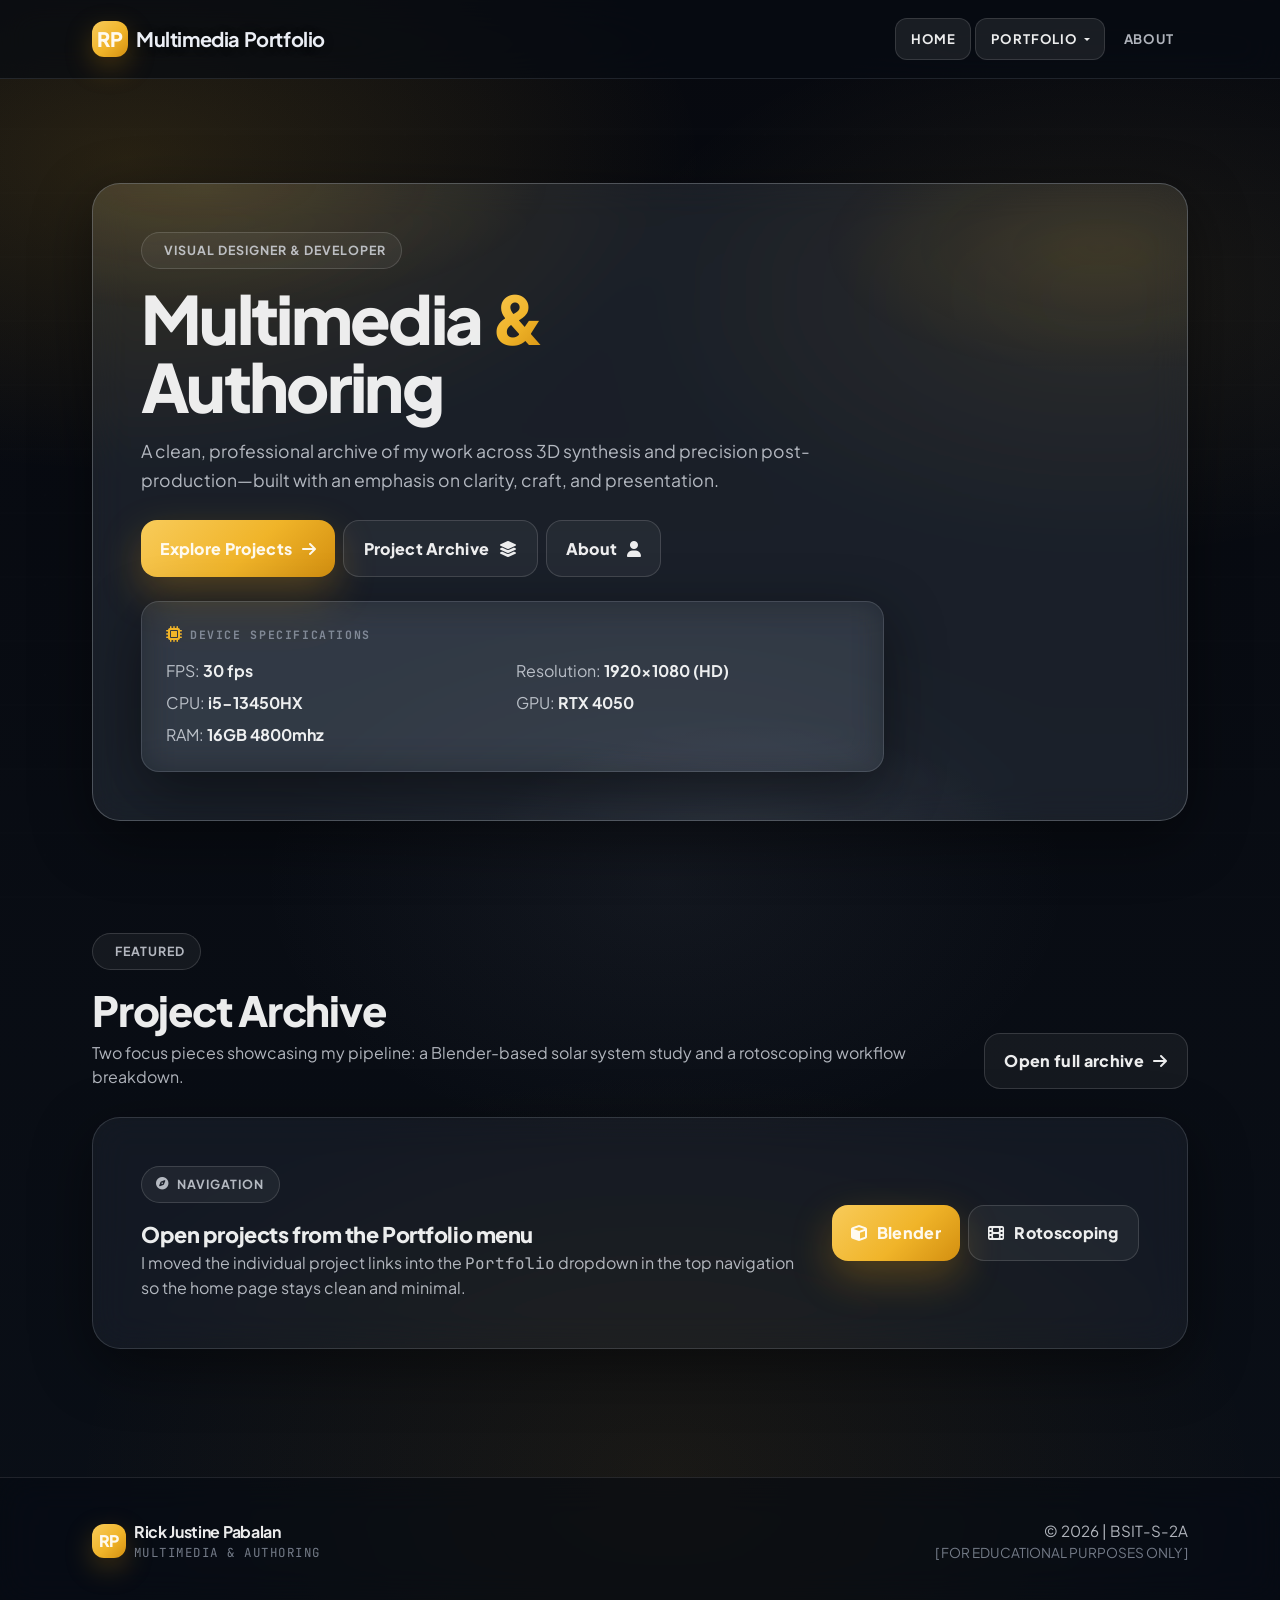
==== index.html @ 8b997356 "Initial Commit" ====
<!DOCTYPE html>
<html lang="en">

<head>
    <meta charset="UTF-8">
    <meta name="viewport" content="width=device-width, initial-scale=1.0">
    <title>Multimedia & Authoring Portfolio - Rick Justine Pabalan</title>
    <link href="https://cdnjs.cloudflare.com/ajax/libs/bootstrap/5.3.0/css/bootstrap.min.css" rel="stylesheet">
    <link href="https://cdnjs.cloudflare.com/ajax/libs/font-awesome/6.4.0/css/all.min.css" rel="stylesheet">
    <link rel="stylesheet" href="./layouts/theme.css">
</head>

<body>
    <div id="header"></div>

    <script>
        fetch('./layouts/header.html?v=' + Date.now())
            .then(r => r.text())
            .then(html => {
                document.getElementById('header').innerHTML = html;
                const navLinks = document.querySelectorAll('.nav-link');
                navLinks.forEach(link => {
                    if ((link.getAttribute('href') || '').includes('index.html')) link.classList.add('active');
                });
            });
    </script>

    <main>
        <section class="hero">
            <div class="container">
                <div class="glass glass--strong hero-card">
                    <div class="row g-4 align-items-center">
                        <div class="col-lg-9">
                            <span class="pill"><i class="fa-solid fa-sparkles"></i> Visual Designer & Developer</span>
                            <h1 class="hero-title mt-3 mb-3">
                                Multimedia <span class="grad">&</span><br />
                                Authoring
                            </h1>
                            <p class="hero-lead">
                                A clean, professional archive of my work across 3D synthesis and precision post-production—built with an emphasis on clarity, craft, and presentation.
                            </p>
                            <div class="d-flex flex-wrap gap-2 mt-4">
                                <a class="btn-glass btn-accent" href="#projects">
                                    <span>Explore Projects</span>
                                    <i class="fa-solid fa-arrow-right"></i>
                                </a>
                                <a class="btn-glass" href="portfolio/index.html">
                                    <span>Project Archive</span>
                                    <i class="fa-solid fa-layer-group"></i>
                                </a>
                                <a class="btn-glass" href="about.html">
                                    <span>About</span>
                                    <i class="fa-solid fa-user"></i>
                                </a>
                            </div>

                            <div class="glass mt-4 p-3 p-md-4" style="border-radius: 18px;">
                                <div class="d-flex align-items-center gap-2 mb-3">
                                    <i class="fa-solid fa-microchip" style="color: var(--accent-a);"></i>
                                    <div class="project-kicker mb-0">Device Specifications</div>
                                </div>
                                <div class="row g-2">
                                    <div class="col-sm-6"><span class="muted">FPS:</span> <strong>30 fps</strong></div>
                                    <div class="col-sm-6"><span class="muted">Resolution:</span> <strong>1920x1080 (HD)</strong></div>
                                    <div class="col-sm-6"><span class="muted">CPU:</span> <strong>i5-13450HX</strong></div>
                                    <div class="col-sm-6"><span class="muted">GPU:</span> <strong>RTX 4050</strong></div>
                                    <div class="col-sm-6"><span class="muted">RAM:</span> <strong>16GB 4800mhz</strong></div>
                                </div>
                            </div>
                        </div>
                    </div>
                </div>
            </div>
        </section>

        <section id="projects" class="section">
            <div class="container">
                <div class="section-head">
                    <div>
                        <div class="pill"><i class="fa-solid fa-grid-2"></i> Featured</div>
                        <h2 class="section-title mt-3">Project Archive</h2>
                        <p class="section-desc">
                            Two focus pieces showcasing my pipeline: a Blender-based solar system study and a rotoscoping workflow breakdown.
                        </p>
                    </div>
                    <div class="d-none d-md-block">
                        <a class="btn-glass" href="portfolio/index.html">
                            <span>Open full archive</span>
                            <i class="fa-solid fa-arrow-right"></i>
                        </a>
                    </div>
                </div>

                <div class="glass p-4 p-md-5" style="border-radius: var(--radius-xl);">
                    <div class="row g-3 align-items-center">
                        <div class="col-md-8">
                            <div class="pill mb-3"><i class="fa-solid fa-compass"></i> Navigation</div>
                            <div class="fw-black" style="font-weight: 900; font-size: 1.35rem; letter-spacing: -0.02em;">Open projects from the Portfolio menu</div>
                            <p class="muted mb-0" style="max-width: 70ch;">
                                I moved the individual project links into the <span class="mono">Portfolio</span> dropdown in the top navigation so the home page stays clean and minimal.
                            </p>
                        </div>
                        <div class="col-md-4 d-flex justify-content-md-end gap-2 flex-wrap">
                            <a class="btn-glass btn-accent" href="portfolio/solarsystem.html">
                                <i class="fa-solid fa-cube"></i> <span>Blender</span>
                            </a>
                            <a class="btn-glass" href="portfolio/rotoscope.html">
                                <i class="fa-solid fa-film"></i> <span>Rotoscoping</span>
                            </a>
                        </div>
                    </div>
                </div>
            </div>
        </section>
    </main>

    <div id="footer"></div>

    <script>
        fetch('./layouts/footer.html')
            .then(r => r.text())
            .then(html => { document.getElementById('footer').innerHTML = html; });
    </script>

    <!-- Bootstrap JS Bundle with Popper -->
    <script src="https://cdnjs.cloudflare.com/ajax/libs/bootstrap/5.3.0/js/bootstrap.bundle.min.js"></script>
</body>

</html>
---- layouts/theme.css ----
@import url('https://fonts.googleapis.com/css2?family=Plus+Jakarta+Sans:wght@400;500;600;700;800&family=JetBrains+Mono:wght@400;500;600&display=swap');

:root {
  --bg-0: #07090f;
  --bg-1: #0a0f17;
  --text-0: rgba(255, 255, 255, 0.92);
  --text-1: rgba(229, 233, 240, 0.76);
  --text-2: rgba(172, 181, 197, 0.65);

  --glass: rgba(157, 166, 182, 0.08);
  --glass-strong: rgba(157, 166, 182, 0.13);
  --glass-border: rgba(203, 209, 221, 0.17);
  --glass-border-2: rgba(226, 231, 240, 0.25);
  --shadow: 0 18px 60px rgba(0, 0, 0, 0.45);

  --accent-a: #f0b429;
  --accent-b: #f8cb5a;
  --accent-c: #d38f10;
  --accent-d: #e8bd4a;
  --accent-grad: linear-gradient(135deg, #f8cb5a, #f0b429 56%, #d38f10);
  --stroke-grad: linear-gradient(135deg, rgba(248,203,90,0.5), rgba(240,180,41,0.35) 50%, rgba(211,143,16,0.35));

  --radius-lg: 20px;
  --radius-xl: 28px;

  --font-sans: "Plus Jakarta Sans", system-ui, -apple-system, "Segoe UI", Arial, sans-serif;
  --font-mono: "JetBrains Mono", ui-monospace, SFMono-Regular, Menlo, Consolas, "Liberation Mono", monospace;
}

* { box-sizing: border-box; }
html { scroll-behavior: smooth; }
body {
  margin: 0;
  min-height: 100vh;
  color: var(--text-0);
  font-family: var(--font-sans);
  background:
    radial-gradient(960px 520px at 10% 10%, rgba(240, 180, 41, 0.14), transparent 60%),
    radial-gradient(760px 420px at 86% 18%, rgba(248, 203, 90, 0.08), transparent 64%),
    radial-gradient(900px 620px at 52% 92%, rgba(211, 143, 16, 0.08), transparent 66%),
    radial-gradient(700px 460px at 52% 55%, rgba(153, 163, 184, 0.07), transparent 58%),
    linear-gradient(180deg, var(--bg-0), var(--bg-1));
  overflow-x: hidden;
}

/* subtle grain + grid */
body::before {
  content: "";
  position: fixed;
  inset: 0;
  pointer-events: none;
  background-image:
    radial-gradient(rgba(255,255,255,0.06) 1px, transparent 1px),
    linear-gradient(transparent 0, rgba(255,255,255,0.03) 1px, transparent 2px);
  background-size: 90px 90px, 100% 64px;
  mix-blend-mode: overlay;
  opacity: 0.35;
  z-index: 0;
}

main, nav, footer, section, header { position: relative; z-index: 1; }

a { color: inherit; }

.container {
  max-width: 1120px;
}

.glass {
  background: var(--glass);
  border: 1px solid var(--glass-border);
  box-shadow: var(--shadow);
  backdrop-filter: blur(18px) saturate(130%);
  -webkit-backdrop-filter: blur(18px) saturate(130%);
  border-radius: var(--radius-lg);
}

.glass--strong {
  background: var(--glass-strong);
  border-color: var(--glass-border-2);
}

/* About page alignment helpers */
.about-stack {
  max-width: 920px;
  margin: 0 auto;
}
.about-summary {
  max-width: 760px;
  margin-left: auto;
  margin-right: auto;
}

/* gradient stroke wrapper (for "new look") */
.stroke {
  position: relative;
}
.stroke::before {
  content: "";
  position: absolute;
  inset: -1px;
  border-radius: inherit;
  background: var(--stroke-grad);
  opacity: 0.9;
  pointer-events: none;
  filter: blur(0.2px);
}
.stroke > * {
  position: relative;
  z-index: 1;
}

.pill {
  display: inline-flex;
  align-items: center;
  gap: 0.5rem;
  padding: 0.5rem 0.9rem;
  border-radius: 999px;
  font-size: 0.78rem;
  font-weight: 700;
  letter-spacing: 0.08em;
  text-transform: uppercase;
  color: var(--text-1);
  background: rgba(255,255,255,0.05);
  border: 1px solid rgba(255,255,255,0.14);
}

.muted { color: var(--text-1); }
.muted-2 { color: var(--text-2); }
.mono { font-family: var(--font-mono); }

/* Nav */
.glass-nav {
  position: sticky;
  top: 0;
  z-index: 50;
  border-bottom: 1px solid rgba(226, 231, 240, 0.11);
  background: rgba(8,12,18,0.72);
  backdrop-filter: blur(18px) saturate(140%);
  -webkit-backdrop-filter: blur(18px) saturate(140%);
}

.brand-mark {
  width: 36px;
  height: 36px;
  border-radius: 12px;
  display: grid;
  place-items: center;
  background: var(--accent-grad);
  box-shadow: 0 10px 28px rgba(211, 143, 16, 0.28);
  font-weight: 900;
  letter-spacing: -0.02em;
}

.navbar-brand {
  color: var(--text-0) !important;
}

.navbar-brand span:last-child {
  color: rgba(245, 248, 255, 0.96);
  text-shadow: 0 1px 10px rgba(0, 0, 0, 0.45);
}

.nav-link {
  color: var(--text-1) !important;
  font-weight: 700;
  letter-spacing: 0.06em;
  text-transform: uppercase;
  font-size: 0.82rem;
  padding: 0.65rem 0.9rem !important;
  border-radius: 12px;
  transition: transform 160ms ease, background 160ms ease, color 160ms ease;
}
.nav-link:hover {
  color: var(--text-0) !important;
  background: rgba(255,255,255,0.06);
  transform: translateY(-1px);
}
.nav-link.active {
  color: var(--text-0) !important;
  background: rgba(255,255,255,0.08);
  border: 1px solid rgba(255,255,255,0.12);
}

/* Hero */
.hero {
  padding: 6.5rem 0 3.5rem;
}
.hero-card {
  border-radius: var(--radius-xl);
  padding: clamp(1.6rem, 3.8vw, 3rem);
  overflow: hidden;
}
.hero-card::after {
  content: "";
  position: absolute;
  inset: -1px;
  border-radius: inherit;
  background: radial-gradient(600px 220px at 10% 0%, rgba(248,203,90,0.14), transparent 60%),
              radial-gradient(520px 240px at 92% 10%, rgba(240,180,41,0.12), transparent 55%),
              radial-gradient(520px 240px at 60% 105%, rgba(153,163,184,0.12), transparent 55%);
  pointer-events: none;
  opacity: 0.9;
  z-index: 0;
}
.hero-card > * { position: relative; z-index: 1; }

.hero-title {
  font-weight: 900;
  letter-spacing: -0.04em;
  line-height: 1.02;
  margin: 1rem 0 1rem;
  font-size: clamp(2.5rem, 5.2vw, 4.4rem);
}
.hero-title .grad {
  background: var(--accent-grad);
  -webkit-background-clip: text;
  background-clip: text;
  color: transparent;
}

.hero-lead {
  color: var(--text-1);
  font-size: 1.1rem;
  line-height: 1.7;
  max-width: 56ch;
}

.btn-glass {
  display: inline-flex;
  align-items: center;
  gap: 0.6rem;
  padding: 0.95rem 1.2rem;
  border-radius: 16px;
  text-decoration: none;
  font-weight: 800;
  letter-spacing: 0.02em;
  border: 1px solid rgba(255,255,255,0.14);
  background: rgba(255,255,255,0.05);
  color: var(--text-0);
  transition: transform 160ms ease, background 160ms ease, box-shadow 160ms ease;
}
.btn-glass:hover {
  background: rgba(255,255,255,0.09);
  transform: translateY(-2px);
  box-shadow: 0 18px 40px rgba(0,0,0,0.35);
}
.btn-accent {
  border: 0;
  background: var(--accent-grad);
  box-shadow: 0 16px 40px rgba(211,143,16,0.32);
}
.btn-accent:hover {
  box-shadow: 0 22px 60px rgba(211,143,16,0.38);
}

/* Sections */
.section {
  padding: 3.5rem 0 4rem;
}
.section-head {
  display: grid;
  grid-template-columns: 1fr auto;
  align-items: end;
  gap: 1.25rem;
  margin-bottom: 1.75rem;
}
.section-title {
  font-size: clamp(1.8rem, 3.6vw, 2.6rem);
  font-weight: 900;
  letter-spacing: -0.03em;
  margin: 0;
}
.section-desc {
  color: var(--text-1);
  margin: 0.35rem 0 0;
  max-width: 70ch;
}

/* Project cards */
.grid-cards {
  display: grid;
  grid-template-columns: repeat(12, 1fr);
  gap: 1.2rem;
}
.card-xl { grid-column: span 6; }
@media (max-width: 992px) { .card-xl { grid-column: span 12; } }

.project-card {
  position: relative;
  overflow: hidden;
  border-radius: var(--radius-xl);
  padding: 1.6rem;
  height: 100%;
}
.project-card::before {
  content: "";
  position: absolute;
  inset: 0;
  background: radial-gradient(500px 260px at 0% 0%, rgba(248,203,90,0.13), transparent 50%),
              radial-gradient(520px 260px at 100% 0%, rgba(153,163,184,0.11), transparent 50%),
              radial-gradient(520px 260px at 60% 120%, rgba(211,143,16,0.08), transparent 55%);
  opacity: 0.85;
  pointer-events: none;
}
.project-card > * { position: relative; z-index: 1; }

/* add a distinct "header sheen" so cards feel less flat */
.project-card::after {
  content: "";
  position: absolute;
  left: -20%;
  top: -30%;
  width: 140%;
  height: 70%;
  background: radial-gradient(closest-side, rgba(255,255,255,0.10), transparent 70%);
  transform: rotate(-8deg);
  opacity: 0.9;
  pointer-events: none;
}

.project-top {
  display: flex;
  align-items: flex-start;
  justify-content: space-between;
  gap: 1rem;
  margin-bottom: 1.1rem;
}
.project-icon {
  width: 54px;
  height: 54px;
  border-radius: 18px;
  display: grid;
  place-items: center;
  background: rgba(255,255,255,0.05);
  border: 1px solid rgba(255,255,255,0.16);
}
.project-kicker {
  font-family: var(--font-mono);
  color: var(--text-2);
  font-weight: 700;
  letter-spacing: 0.14em;
  font-size: 0.72rem;
  text-transform: uppercase;
}
.project-title {
  font-weight: 900;
  letter-spacing: -0.02em;
  margin: 0.2rem 0 0.6rem;
  font-size: 1.5rem;
}
.project-desc {
  color: var(--text-1);
  margin: 0;
  line-height: 1.65;
}

.tags {
  display: flex;
  flex-wrap: wrap;
  gap: 0.55rem;
  margin-top: 1.2rem;
}
.tag {
  padding: 0.44rem 0.72rem;
  border-radius: 999px;
  background: rgba(0,0,0,0.20);
  border: 1px solid rgba(255,255,255,0.14);
  color: rgba(255,255,255,0.78);
  font-size: 0.78rem;
  font-weight: 700;
  letter-spacing: 0.04em;
}

.card-link {
  display: inline-flex;
  align-items: center;
  gap: 0.5rem;
  text-decoration: none;
  font-weight: 900;
  margin-top: 1.4rem;
  color: rgba(255,255,255,0.88);
}
.card-link:hover { text-decoration: underline; }

/* Video */
.video {
  border-radius: var(--radius-xl);
  overflow: hidden;
  border: 1px solid rgba(255,255,255,0.14);
  background: rgba(0,0,0,0.25);
  box-shadow: 0 20px 70px rgba(0,0,0,0.55);
}

/* Footer */
.glass-footer {
  margin-top: 4rem;
  padding: 2.6rem 0;
  border-top: 1px solid rgba(255,255,255,0.10);
  background: rgba(7,10,18,0.55);
  backdrop-filter: blur(18px) saturate(140%);
  -webkit-backdrop-filter: blur(18px) saturate(140%);
}

/* Small utilities */
.lift {
  transition: transform 180ms ease, box-shadow 180ms ease, border-color 180ms ease;
}
.lift:hover {
  transform: translateY(-6px);
  border-color: rgba(255,255,255,0.28);
  box-shadow: 0 22px 80px rgba(0,0,0,0.55);
}
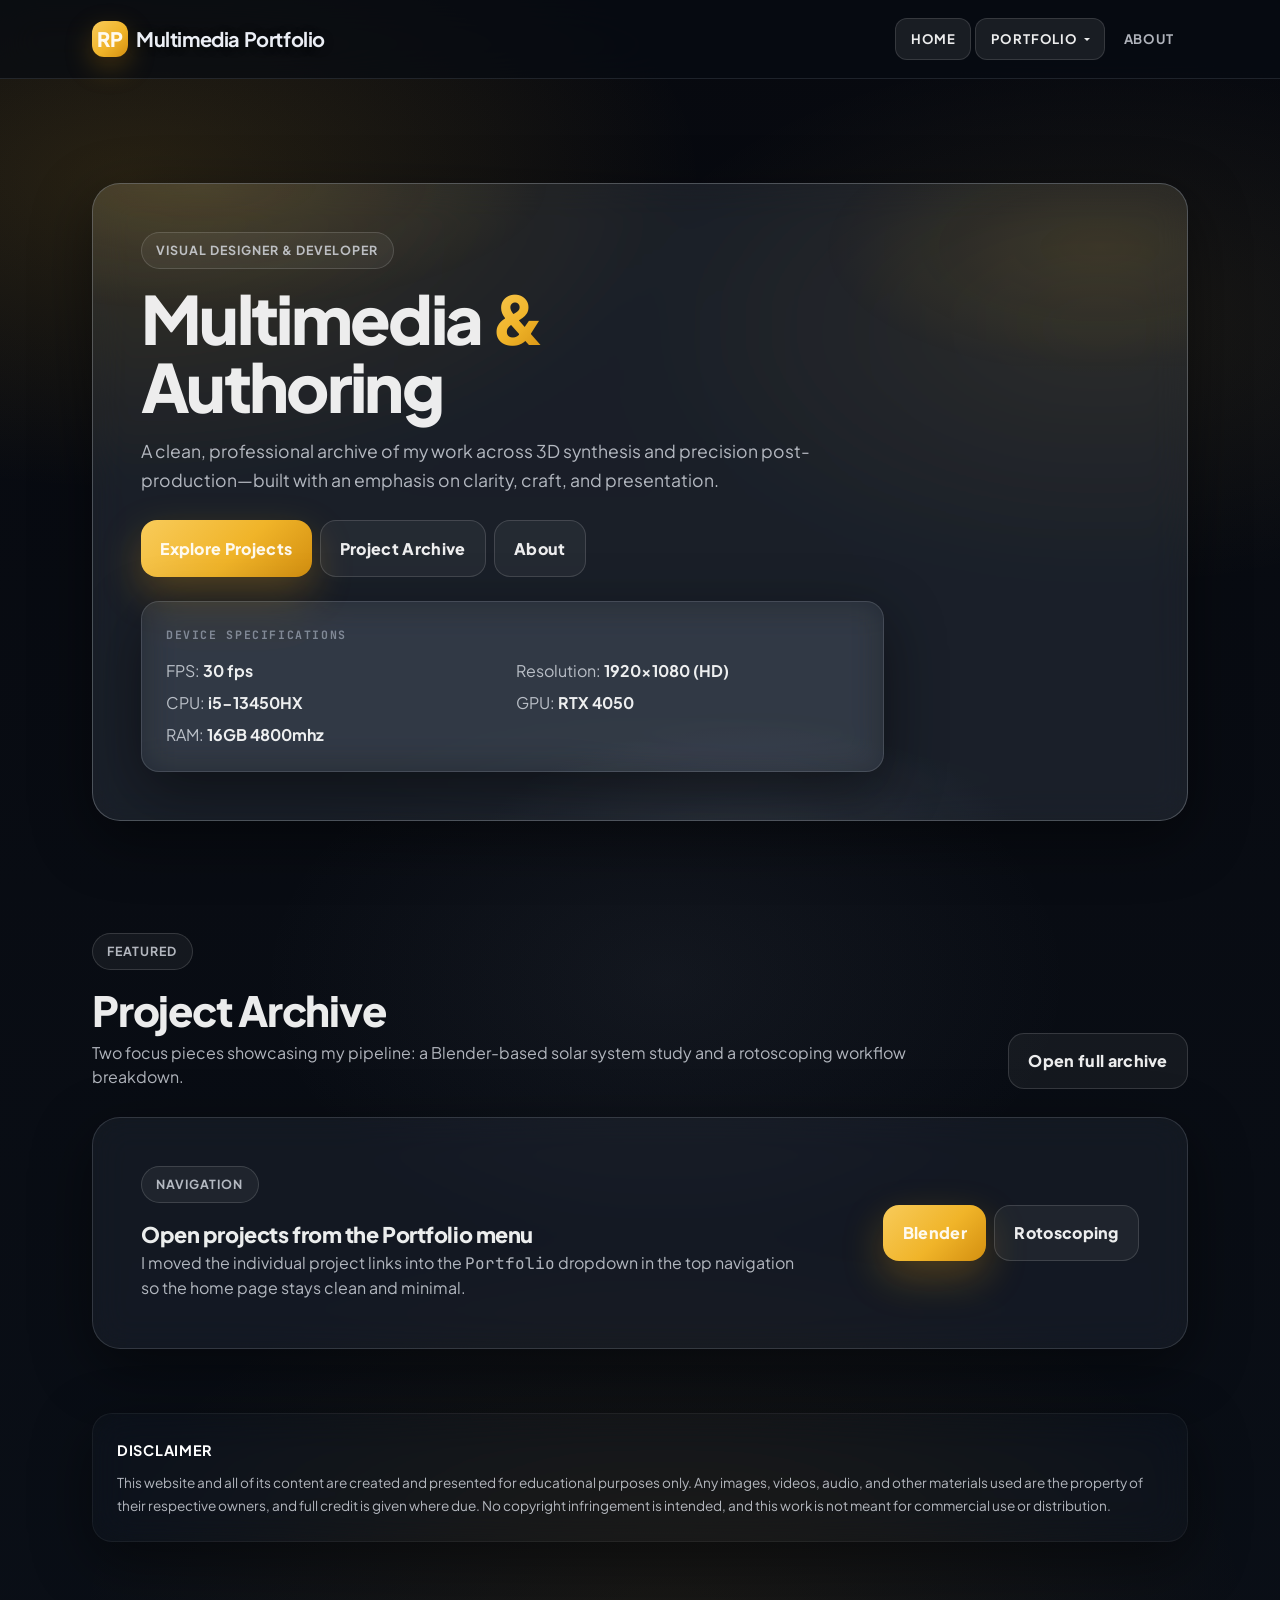
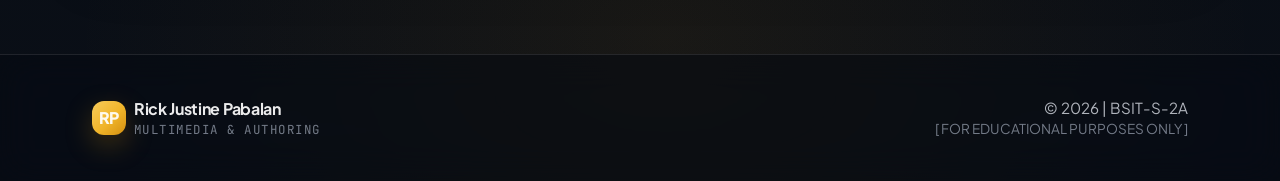
==== commit 196249cf: "Update" ====
--- a/index.html
+++ b/index.html
@@ -5,25 +5,19 @@
     <meta charset="UTF-8">
     <meta name="viewport" content="width=device-width, initial-scale=1.0">
     <title>Multimedia & Authoring Portfolio - Rick Justine Pabalan</title>
+
+    <!-- Bootstrap -->
     <link href="https://cdnjs.cloudflare.com/ajax/libs/bootstrap/5.3.0/css/bootstrap.min.css" rel="stylesheet">
+
+    <!-- Font Awesome -->
     <link href="https://cdnjs.cloudflare.com/ajax/libs/font-awesome/6.4.0/css/all.min.css" rel="stylesheet">
+
+    <!-- Your CSS -->
     <link rel="stylesheet" href="./layouts/theme.css">
 </head>
 
 <body>
     <div id="header"></div>
-
-    <script>
-        fetch('./layouts/header.html?v=' + Date.now())
-            .then(r => r.text())
-            .then(html => {
-                document.getElementById('header').innerHTML = html;
-                const navLinks = document.querySelectorAll('.nav-link');
-                navLinks.forEach(link => {
-                    if ((link.getAttribute('href') || '').includes('index.html')) link.classList.add('active');
-                });
-            });
-    </script>
 
     <main>
         <section class="hero">
@@ -31,7 +25,7 @@
                 <div class="glass glass--strong hero-card">
                     <div class="row g-4 align-items-center">
                         <div class="col-lg-9">
-                            <span class="pill"><i class="fa-solid fa-sparkles"></i> Visual Designer & Developer</span>
+                            <span class="pill">Visual Designer & Developer</span>
                             <h1 class="hero-title mt-3 mb-3">
                                 Multimedia <span class="grad">&</span><br />
                                 Authoring
@@ -42,21 +36,17 @@
                             <div class="d-flex flex-wrap gap-2 mt-4">
                                 <a class="btn-glass btn-accent" href="#projects">
                                     <span>Explore Projects</span>
-                                    <i class="fa-solid fa-arrow-right"></i>
                                 </a>
                                 <a class="btn-glass" href="portfolio/index.html">
                                     <span>Project Archive</span>
-                                    <i class="fa-solid fa-layer-group"></i>
                                 </a>
                                 <a class="btn-glass" href="about.html">
                                     <span>About</span>
-                                    <i class="fa-solid fa-user"></i>
                                 </a>
                             </div>
 
                             <div class="glass mt-4 p-3 p-md-4" style="border-radius: 18px;">
                                 <div class="d-flex align-items-center gap-2 mb-3">
-                                    <i class="fa-solid fa-microchip" style="color: var(--accent-a);"></i>
                                     <div class="project-kicker mb-0">Device Specifications</div>
                                 </div>
                                 <div class="row g-2">
@@ -77,7 +67,7 @@
             <div class="container">
                 <div class="section-head">
                     <div>
-                        <div class="pill"><i class="fa-solid fa-grid-2"></i> Featured</div>
+                        <div class="pill">Featured</div>
                         <h2 class="section-title mt-3">Project Archive</h2>
                         <p class="section-desc">
                             Two focus pieces showcasing my pipeline: a Blender-based solar system study and a rotoscoping workflow breakdown.
@@ -86,7 +76,6 @@
                     <div class="d-none d-md-block">
                         <a class="btn-glass" href="portfolio/index.html">
                             <span>Open full archive</span>
-                            <i class="fa-solid fa-arrow-right"></i>
                         </a>
                     </div>
                 </div>
@@ -94,20 +83,34 @@
                 <div class="glass p-4 p-md-5" style="border-radius: var(--radius-xl);">
                     <div class="row g-3 align-items-center">
                         <div class="col-md-8">
-                            <div class="pill mb-3"><i class="fa-solid fa-compass"></i> Navigation</div>
-                            <div class="fw-black" style="font-weight: 900; font-size: 1.35rem; letter-spacing: -0.02em;">Open projects from the Portfolio menu</div>
+                            <div class="pill mb-3">Navigation</div>
+                            <div style="font-weight: 900; font-size: 1.35rem; letter-spacing: -0.02em;">
+                                Open projects from the Portfolio menu
+                            </div>
                             <p class="muted mb-0" style="max-width: 70ch;">
                                 I moved the individual project links into the <span class="mono">Portfolio</span> dropdown in the top navigation so the home page stays clean and minimal.
                             </p>
                         </div>
                         <div class="col-md-4 d-flex justify-content-md-end gap-2 flex-wrap">
                             <a class="btn-glass btn-accent" href="portfolio/solarsystem.html">
-                                <i class="fa-solid fa-cube"></i> <span>Blender</span>
+                                <span>Blender</span>
                             </a>
                             <a class="btn-glass" href="portfolio/rotoscope.html">
-                                <i class="fa-solid fa-film"></i> <span>Rotoscoping</span>
+                                <span>Rotoscoping</span>
                             </a>
                         </div>
+                    </div>
+                </div>
+            </div>
+        </section>
+
+        <!-- Global Disclaimer Section -->
+        <section class="section pb-5 pt-0">
+            <div class="container">
+                <div class="glass p-4" style="border-radius: var(--radius-lg); background: rgba(255, 255, 255, 0.02); border: 1px solid rgba(255, 255, 255, 0.05);">
+                    <div class="muted" style="font-size: 0.85rem; line-height: 1.7;">
+                        <span class="fw-bold text-white mb-2 d-block" style="letter-spacing: 0.05em; font-size: 0.9rem;">DISCLAIMER</span>
+                        This website and all of its content are created and presented for educational purposes only. Any images, videos, audio, and other materials used are the property of their respective owners, and full credit is given where due. No copyright infringement is intended, and this work is not meant for commercial use or distribution.
                     </div>
                 </div>
             </div>
@@ -117,13 +120,29 @@
     <div id="footer"></div>
 
     <script>
-        fetch('./layouts/footer.html')
-            .then(r => r.text())
-            .then(html => { document.getElementById('footer').innerHTML = html; });
+        document.addEventListener("DOMContentLoaded", () => {
+            fetch('./layouts/header.html?v=' + Date.now())
+                .then(r => r.text())
+                .then(html => {
+                    document.getElementById('header').innerHTML = html;
+                    const navLinks = document.querySelectorAll('.nav-link');
+                    navLinks.forEach(link => {
+                        if ((link.getAttribute('href') || '').includes('index.html')) {
+                            link.classList.add('active');
+                        }
+                    });
+                });
+
+            fetch('./layouts/footer.html')
+                .then(r => r.text())
+                .then(html => {
+                    document.getElementById('footer').innerHTML = html;
+                });
+        });
     </script>
 
-    <!-- Bootstrap JS Bundle with Popper -->
+    <!-- Bootstrap JS -->
     <script src="https://cdnjs.cloudflare.com/ajax/libs/bootstrap/5.3.0/js/bootstrap.bundle.min.js"></script>
 </body>
 
-</html>
+</html>
--- a/layouts/theme.css
+++ b/layouts/theme.css
@@ -47,12 +47,13 @@
 body::before {
   content: "";
   position: fixed;
-  inset: 0;
+  top: 0;
+  right: 0;
+  bottom: 0;
+  left: 0;
   pointer-events: none;
-  background-image:
-    radial-gradient(rgba(255,255,255,0.06) 1px, transparent 1px),
-    linear-gradient(transparent 0, rgba(255,255,255,0.03) 1px, transparent 2px);
-  background-size: 90px 90px, 100% 64px;
+  background-image: none;
+  background-size: auto;
   mix-blend-mode: overlay;
   opacity: 0.35;
   z-index: 0;
@@ -70,9 +71,14 @@
   background: var(--glass);
   border: 1px solid var(--glass-border);
   box-shadow: var(--shadow);
-  backdrop-filter: blur(18px) saturate(130%);
-  -webkit-backdrop-filter: blur(18px) saturate(130%);
   border-radius: var(--radius-lg);
+}
+
+@supports (backdrop-filter: blur(18px)) or (-webkit-backdrop-filter: blur(18px)) {
+  .glass {
+    backdrop-filter: blur(18px) saturate(130%);
+    -webkit-backdrop-filter: blur(18px) saturate(130%);
+  }
 }
 
 .glass--strong {
@@ -98,12 +104,20 @@
 .stroke::before {
   content: "";
   position: absolute;
-  inset: -1px;
+  top: -1px;
+  right: -1px;
+  bottom: -1px;
+  left: -1px;
   border-radius: inherit;
   background: var(--stroke-grad);
   opacity: 0.9;
   pointer-events: none;
-  filter: blur(0.2px);
+}
+
+@supports (filter: blur(0.2px)) {
+  .stroke::before {
+    filter: blur(0.2px);
+  }
 }
 .stroke > * {
   position: relative;
@@ -133,11 +147,16 @@
 .glass-nav {
   position: sticky;
   top: 0;
-  z-index: 50;
+  z-index: 1000;
   border-bottom: 1px solid rgba(226, 231, 240, 0.11);
   background: rgba(8,12,18,0.72);
-  backdrop-filter: blur(18px) saturate(140%);
-  -webkit-backdrop-filter: blur(18px) saturate(140%);
+}
+
+@supports (backdrop-filter: blur(18px)) or (-webkit-backdrop-filter: blur(18px)) {
+  .glass-nav {
+    backdrop-filter: blur(18px) saturate(140%);
+    -webkit-backdrop-filter: blur(18px) saturate(140%);
+  }
 }
 
 .brand-mark {
@@ -194,7 +213,10 @@
 .hero-card::after {
   content: "";
   position: absolute;
-  inset: -1px;
+  top: -1px;
+  right: -1px;
+  bottom: -1px;
+  left: -1px;
   border-radius: inherit;
   background: radial-gradient(600px 220px at 10% 0%, rgba(248,203,90,0.14), transparent 60%),
               radial-gradient(520px 240px at 92% 10%, rgba(240,180,41,0.12), transparent 55%),
@@ -214,9 +236,15 @@
 }
 .hero-title .grad {
   background: var(--accent-grad);
-  -webkit-background-clip: text;
-  background-clip: text;
-  color: transparent;
+  color: var(--accent-a); /* Fallback */
+}
+
+@supports (-webkit-background-clip: text) or (background-clip: text) {
+  .hero-title .grad {
+    -webkit-background-clip: text;
+    background-clip: text;
+    color: transparent;
+  }
 }
 
 .hero-lead {
@@ -296,7 +324,10 @@
 .project-card::before {
   content: "";
   position: absolute;
-  inset: 0;
+  top: 0;
+  right: 0;
+  bottom: 0;
+  left: 0;
   background: radial-gradient(500px 260px at 0% 0%, rgba(248,203,90,0.13), transparent 50%),
               radial-gradient(520px 260px at 100% 0%, rgba(153,163,184,0.11), transparent 50%),
               radial-gradient(520px 260px at 60% 120%, rgba(211,143,16,0.08), transparent 55%);
@@ -398,8 +429,13 @@
   padding: 2.6rem 0;
   border-top: 1px solid rgba(255,255,255,0.10);
   background: rgba(7,10,18,0.55);
-  backdrop-filter: blur(18px) saturate(140%);
-  -webkit-backdrop-filter: blur(18px) saturate(140%);
+}
+
+@supports (backdrop-filter: blur(18px)) or (-webkit-backdrop-filter: blur(18px)) {
+  .glass-footer {
+    backdrop-filter: blur(18px) saturate(140%);
+    -webkit-backdrop-filter: blur(18px) saturate(140%);
+  }
 }
 
 /* Small utilities */
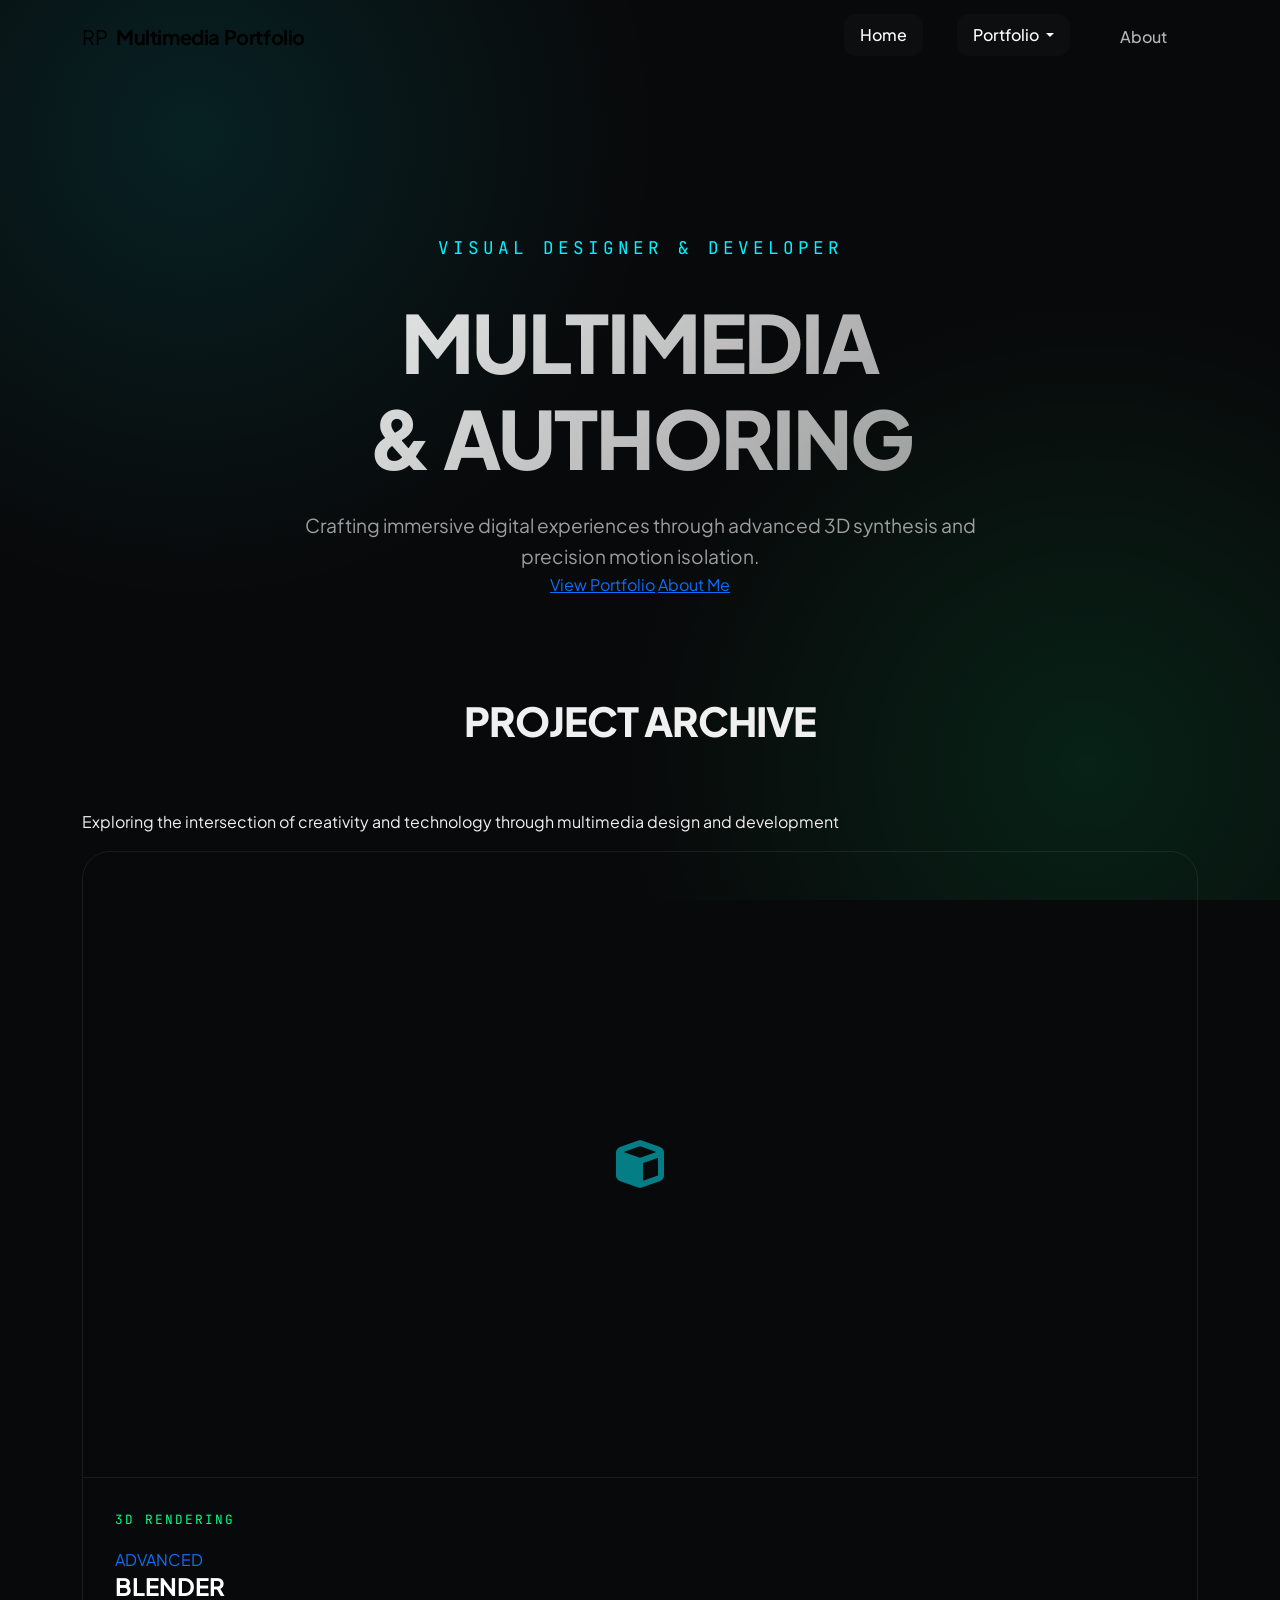
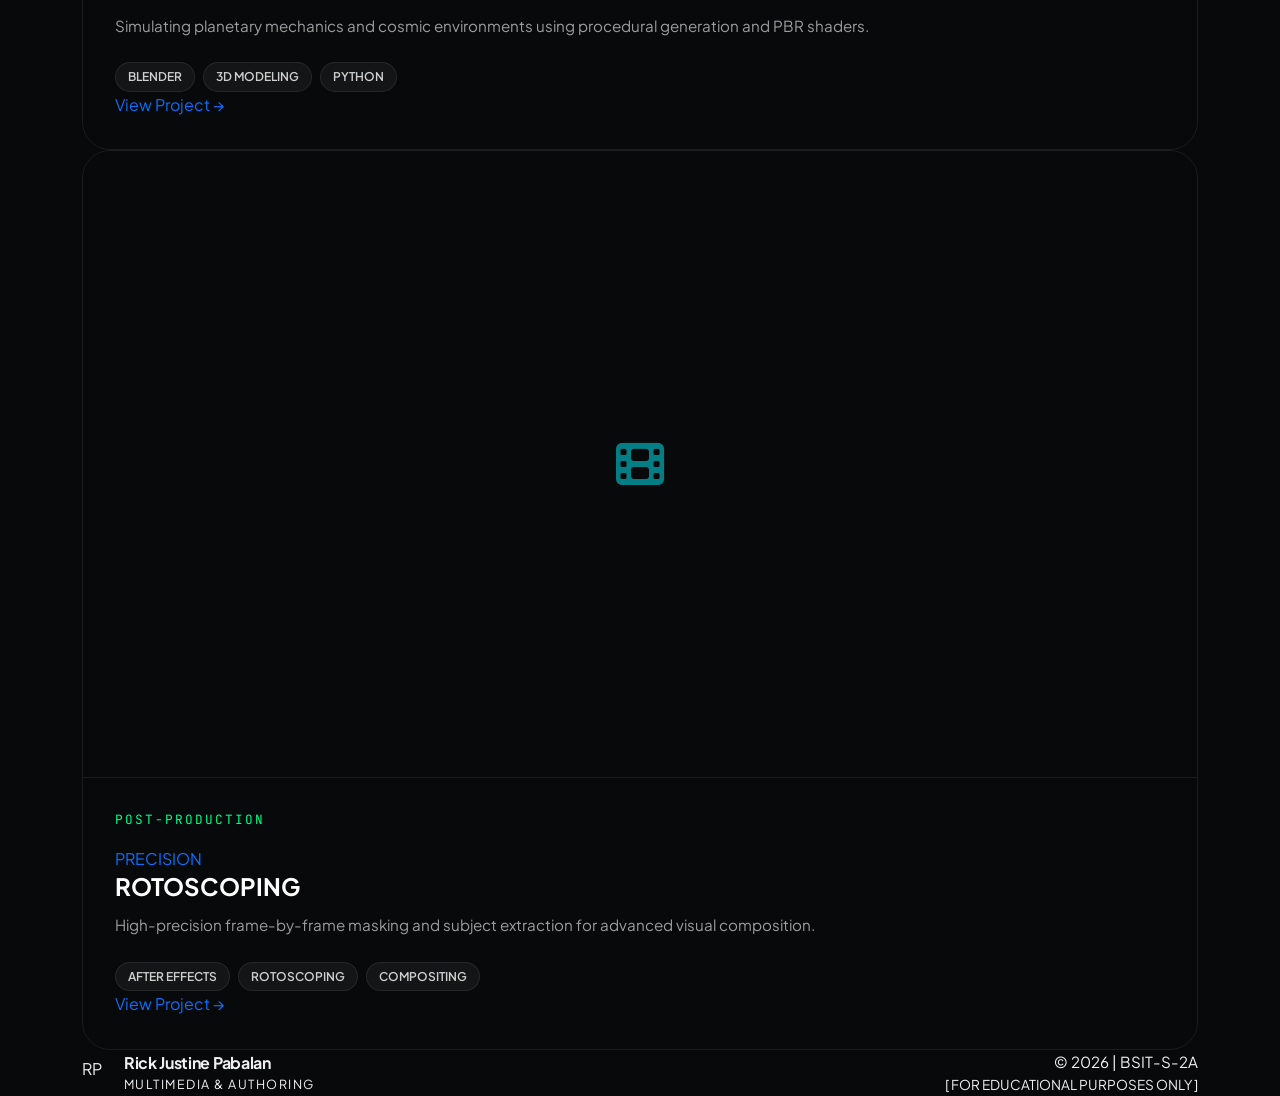
==== commit 68b79ce8: "Windsurf IDE update" ====
--- a/index.html
+++ b/index.html
@@ -5,144 +5,135 @@
     <meta charset="UTF-8">
     <meta name="viewport" content="width=device-width, initial-scale=1.0">
     <title>Multimedia & Authoring Portfolio - Rick Justine Pabalan</title>
-
-    <!-- Bootstrap -->
     <link href="https://cdnjs.cloudflare.com/ajax/libs/bootstrap/5.3.0/css/bootstrap.min.css" rel="stylesheet">
-
-    <!-- Font Awesome -->
     <link href="https://cdnjs.cloudflare.com/ajax/libs/font-awesome/6.4.0/css/all.min.css" rel="stylesheet">
-
-    <!-- Your CSS -->
-    <link rel="stylesheet" href="./layouts/theme.css">
+    <link href="https://fonts.googleapis.com/css2?family=Plus+Jakarta+Sans:wght@400;500;600;700;800&family=JetBrains+Mono:wght@400;500&display=swap" rel="stylesheet">
+    <link rel="stylesheet" href="./layouts/style.css">
 </head>
 
 <body>
+
     <div id="header"></div>
 
-    <main>
-        <section class="hero">
-            <div class="container">
-                <div class="glass glass--strong hero-card">
-                    <div class="row g-4 align-items-center">
-                        <div class="col-lg-9">
-                            <span class="pill">Visual Designer & Developer</span>
-                            <h1 class="hero-title mt-3 mb-3">
-                                Multimedia <span class="grad">&</span><br />
-                                Authoring
-                            </h1>
-                            <p class="hero-lead">
-                                A clean, professional archive of my work across 3D synthesis and precision post-production—built with an emphasis on clarity, craft, and presentation.
-                            </p>
-                            <div class="d-flex flex-wrap gap-2 mt-4">
-                                <a class="btn-glass btn-accent" href="#projects">
-                                    <span>Explore Projects</span>
-                                </a>
-                                <a class="btn-glass" href="portfolio/index.html">
-                                    <span>Project Archive</span>
-                                </a>
-                                <a class="btn-glass" href="about.html">
-                                    <span>About</span>
-                                </a>
+    <script>
+        fetch('./layouts/header.html?v=' + Date.now())
+            .then(response => response.text())
+            .then(data => {
+                document.getElementById('header').innerHTML = data;
+                // Highlight active nav link
+                const currentPath = window.location.pathname;
+                const navLinks = document.querySelectorAll('.nav-link');
+                navLinks.forEach(link => {
+                    if (link.getAttribute('href').includes('index.html') || (currentPath === '/' && link.getAttribute('href') === 'index.html')) {
+                        link.classList.add('active');
+                    }
+                });
+            });
+    </script>
+
+    <!-- Hero Section -->
+    <section id="home" class="hero-section">
+        <div class="container">
+            <div class="hero-content fade-in">
+                <p class="hero-subtitle">Visual Designer & Developer</p>
+                <h1 class="hero-title">MULTIMEDIA<br>& AUTHORING</h1>
+                <p class="hero-description">
+                    Crafting immersive digital experiences through advanced 3D synthesis 
+                    and precision motion isolation.
+                </p>
+                <div class="hero-cta">
+                    <a href="#portfolio" class="cta-button cta-primary">View Portfolio</a>
+                    <a href="about.html" class="cta-button cta-secondary">About Me</a>
+                </div>
+            </div>
+        </div>
+    </section>
+
+    <!-- Portfolio Section -->
+    <section id="portfolio" class="portfolio-section">
+        <div class="container">
+            <h2 class="section-title">PROJECT ARCHIVE</h2>
+            <p class="section-subtitle">Exploring the intersection of creativity and technology through multimedia design and development</p>
+            <div class="portfolio-grid">
+                <!-- Blender Project -->
+                <div class="portfolio-item">
+                    <a href="./portfolio/solarsystem.html" style="text-decoration: none;">
+                        <div class="portfolio-card fade-in blender-card">
+                            <div class="placeholder-box blender-placeholder">
+                                <div class="icon-wrapper">
+                                    <i class="fas fa-cube"></i>
+                                    <div class="icon-glow"></div>
+                                </div>
                             </div>
-
-                            <div class="glass mt-4 p-3 p-md-4" style="border-radius: 18px;">
-                                <div class="d-flex align-items-center gap-2 mb-3">
-                                    <div class="project-kicker mb-0">Device Specifications</div>
+                            <div class="card-content">
+                                <div class="card-header">
+                                    <p class="card-category">3D RENDERING</p>
+                                    <div class="card-badge">ADVANCED</div>
                                 </div>
-                                <div class="row g-2">
-                                    <div class="col-sm-6"><span class="muted">FPS:</span> <strong>30 fps</strong></div>
-                                    <div class="col-sm-6"><span class="muted">Resolution:</span> <strong>1920x1080 (HD)</strong></div>
-                                    <div class="col-sm-6"><span class="muted">CPU:</span> <strong>i5-13450HX</strong></div>
-                                    <div class="col-sm-6"><span class="muted">GPU:</span> <strong>RTX 4050</strong></div>
-                                    <div class="col-sm-6"><span class="muted">RAM:</span> <strong>16GB 4800mhz</strong></div>
+                                <h3 class="card-title">BLENDER</h3>
+                                <p class="card-description">
+                                    Simulating planetary mechanics and cosmic environments using procedural generation and PBR shaders.
+                                </p>
+                                <div class="tech-tags">
+                                    <span class="tech-tag blender-tag">BLENDER</span>
+                                    <span class="tech-tag blender-tag">3D MODELING</span>
+                                    <span class="tech-tag blender-tag">PYTHON</span>
+                                </div>
+                                <div class="card-footer">
+                                    <span class="view-project">View Project →</span>
                                 </div>
                             </div>
                         </div>
-                    </div>
+                    </a>
+                </div>
+
+                <!-- Rotoscoping -->
+                <div class="portfolio-item">
+                    <a href="./portfolio/rotoscope.html" style="text-decoration: none;">
+                        <div class="portfolio-card fade-in rotoscope-card">
+                            <div class="placeholder-box rotoscope-placeholder">
+                                <div class="icon-wrapper">
+                                    <i class="fas fa-film"></i>
+                                    <div class="icon-glow"></div>
+                                </div>
+                            </div>
+                            <div class="card-content">
+                                <div class="card-header">
+                                    <p class="card-category">POST-PRODUCTION</p>
+                                    <div class="card-badge">PRECISION</div>
+                                </div>
+                                <h3 class="card-title">ROTOSCOPING</h3>
+                                <p class="card-description">
+                                    High-precision frame-by-frame masking and subject extraction for advanced visual composition.
+                                </p>
+                                <div class="tech-tags">
+                                    <span class="tech-tag rotoscope-tag">AFTER EFFECTS</span>
+                                    <span class="tech-tag rotoscope-tag">ROTOSCOPING</span>
+                                    <span class="tech-tag rotoscope-tag">COMPOSITING</span>
+                                </div>
+                                <div class="card-footer">
+                                    <span class="view-project">View Project →</span>
+                                </div>
+                            </div>
+                        </div>
+                    </a>
                 </div>
             </div>
-        </section>
-
-        <section id="projects" class="section">
-            <div class="container">
-                <div class="section-head">
-                    <div>
-                        <div class="pill">Featured</div>
-                        <h2 class="section-title mt-3">Project Archive</h2>
-                        <p class="section-desc">
-                            Two focus pieces showcasing my pipeline: a Blender-based solar system study and a rotoscoping workflow breakdown.
-                        </p>
-                    </div>
-                    <div class="d-none d-md-block">
-                        <a class="btn-glass" href="portfolio/index.html">
-                            <span>Open full archive</span>
-                        </a>
-                    </div>
-                </div>
-
-                <div class="glass p-4 p-md-5" style="border-radius: var(--radius-xl);">
-                    <div class="row g-3 align-items-center">
-                        <div class="col-md-8">
-                            <div class="pill mb-3">Navigation</div>
-                            <div style="font-weight: 900; font-size: 1.35rem; letter-spacing: -0.02em;">
-                                Open projects from the Portfolio menu
-                            </div>
-                            <p class="muted mb-0" style="max-width: 70ch;">
-                                I moved the individual project links into the <span class="mono">Portfolio</span> dropdown in the top navigation so the home page stays clean and minimal.
-                            </p>
-                        </div>
-                        <div class="col-md-4 d-flex justify-content-md-end gap-2 flex-wrap">
-                            <a class="btn-glass btn-accent" href="portfolio/solarsystem.html">
-                                <span>Blender</span>
-                            </a>
-                            <a class="btn-glass" href="portfolio/rotoscope.html">
-                                <span>Rotoscoping</span>
-                            </a>
-                        </div>
-                    </div>
-                </div>
-            </div>
-        </section>
-
-        <!-- Global Disclaimer Section -->
-        <section class="section pb-5 pt-0">
-            <div class="container">
-                <div class="glass p-4" style="border-radius: var(--radius-lg); background: rgba(255, 255, 255, 0.02); border: 1px solid rgba(255, 255, 255, 0.05);">
-                    <div class="muted" style="font-size: 0.85rem; line-height: 1.7;">
-                        <span class="fw-bold text-white mb-2 d-block" style="letter-spacing: 0.05em; font-size: 0.9rem;">DISCLAIMER</span>
-                        This website and all of its content are created and presented for educational purposes only. Any images, videos, audio, and other materials used are the property of their respective owners, and full credit is given where due. No copyright infringement is intended, and this work is not meant for commercial use or distribution.
-                    </div>
-                </div>
-            </div>
-        </section>
-    </main>
+        </div>
+    </section>
 
     <div id="footer"></div>
 
     <script>
-        document.addEventListener("DOMContentLoaded", () => {
-            fetch('./layouts/header.html?v=' + Date.now())
-                .then(r => r.text())
-                .then(html => {
-                    document.getElementById('header').innerHTML = html;
-                    const navLinks = document.querySelectorAll('.nav-link');
-                    navLinks.forEach(link => {
-                        if ((link.getAttribute('href') || '').includes('index.html')) {
-                            link.classList.add('active');
-                        }
-                    });
-                });
-
-            fetch('./layouts/footer.html')
-                .then(r => r.text())
-                .then(html => {
-                    document.getElementById('footer').innerHTML = html;
-                });
-        });
+        fetch('./layouts/footer.html')
+            .then(response => response.text())
+            .then(data => {
+                document.getElementById('footer').innerHTML = data;
+            });
     </script>
 
-    <!-- Bootstrap JS -->
+    <!-- Bootstrap JS Bundle with Popper -->
     <script src="https://cdnjs.cloudflare.com/ajax/libs/bootstrap/5.3.0/js/bootstrap.bundle.min.js"></script>
 </body>
 
-</html>+</html>
--- a/layouts/style.css
+++ b/layouts/style.css
@@ -0,0 +1,240 @@
+:root {
+    --bg-color: #08090a;
+    --text-color: #f0f0f0;
+    --accent-color: #00f2ff; /* Electric Cyan */
+    --accent-glow: rgba(0, 242, 255, 0.4);
+    --secondary-accent: #00ff88; /* Mint Emerald */
+    --glass-bg: rgba(255, 255, 255, 0.02);
+    --glass-border: rgba(255, 255, 255, 0.08);
+    --glass-shadow: 0 12px 40px 0 rgba(0, 0, 0, 0.9);
+    --main-font: 'Plus Jakarta Sans', 'Inter', system-ui, sans-serif;
+    --terminal-font: 'JetBrains Mono', 'Fira Code', monospace;
+}
+
+* {
+    margin: 0;
+    padding: 0;
+    box-sizing: border-box;
+}
+
+body {
+    background-color: var(--bg-color);
+    background-image: 
+        radial-gradient(circle at 15% 15%, rgba(0, 242, 255, 0.1) 0%, transparent 35%),
+        radial-gradient(circle at 85% 85%, rgba(0, 255, 136, 0.1) 0%, transparent 35%);
+    background-attachment: fixed;
+    color: var(--text-color);
+    font-family: var(--main-font);
+    line-height: 1.6;
+    overflow-x: hidden;
+    min-height: 100vh;
+}
+
+/* Glassmorphism Utility */
+.glass-panel {
+    background: var(--glass-bg);
+    backdrop-filter: blur(12px);
+    -webkit-backdrop-filter: blur(12px);
+    border: 1px solid var(--glass-border);
+    border-radius: 24px;
+    box-shadow: var(--glass-shadow);
+}
+
+/* Navbar */
+.custom-navbar {
+    background: rgba(10, 10, 12, 0.7) !important;
+    backdrop-filter: blur(20px);
+    -webkit-backdrop-filter: blur(20px);
+    border-bottom: 1px solid var(--glass-border);
+    padding: 1.2rem 0;
+    position: sticky;
+    top: 0;
+    z-index: 1000;
+}
+
+.nav-link {
+    color: rgba(255, 255, 255, 0.7) !important;
+    font-weight: 500;
+    margin: 0 15px;
+    padding: 8px 16px !important;
+    transition: all 0.3s cubic-bezier(0.4, 0, 0.2, 1);
+    border-radius: 12px;
+}
+
+.nav-link:hover, .nav-link.active {
+    color: #fff !important;
+    background: var(--glass-bg);
+    transform: translateY(-2px);
+}
+
+/* Hero Section */
+.hero-section {
+    padding: 160px 0 100px;
+    text-align: center;
+}
+
+.hero-title {
+    font-size: clamp(2.5rem, 8vw, 5rem);
+    font-weight: 900;
+    letter-spacing: -2px;
+    margin-bottom: 1.5rem;
+    background: linear-gradient(135deg, #fff 0%, rgba(255, 255, 255, 0.5) 100%);
+    background-clip: text;
+    -webkit-background-clip: text;
+    -webkit-text-fill-color: transparent;
+}
+
+.hero-subtitle {
+    font-family: var(--terminal-font);
+    font-size: 1.1rem;
+    color: var(--accent-color);
+    letter-spacing: 4px;
+    text-transform: uppercase;
+    margin-bottom: 2rem;
+}
+
+.hero-description {
+    max-width: 700px;
+    margin: 0 auto;
+    font-size: 1.2rem;
+    color: rgba(255, 255, 255, 0.6);
+}
+
+/* Cards */
+.portfolio-card, .about-card {
+    background: transparent;
+    backdrop-filter: none;
+    -webkit-backdrop-filter: none;
+    border: 1px solid var(--glass-border);
+    border-radius: 28px;
+    padding: 0;
+    transition: all 0.5s cubic-bezier(0.4, 0, 0.2, 1);
+    height: 100%;
+    overflow: hidden;
+    display: flex;
+    flex-direction: column;
+}
+
+.portfolio-card:hover {
+    transform: translateY(-12px) scale(1.02);
+    border-color: var(--accent-color);
+    box-shadow: 0 20px 40px rgba(0, 0, 0, 0.4), 0 0 20px rgba(99, 102, 241, 0.2);
+}
+
+.card-content {
+    padding: 2rem;
+}
+
+.card-title {
+    font-size: 1.5rem;
+    font-weight: 700;
+    color: #fff;
+    margin-bottom: 0.8rem;
+}
+
+.card-category {
+    font-family: var(--terminal-font);
+    font-size: 0.8rem;
+    color: var(--secondary-accent);
+    text-transform: uppercase;
+    letter-spacing: 2px;
+    margin-bottom: 1rem;
+}
+
+.card-description {
+    color: rgba(255, 255, 255, 0.6);
+    font-size: 0.95rem;
+    margin-bottom: 1.5rem;
+}
+
+/* Placeholder Styling */
+.placeholder-box {
+    width: 100%;
+    aspect-ratio: 16/9;
+    background: transparent;
+    display: flex;
+    align-items: center;
+    justify-content: center;
+    border-bottom: 1px solid var(--glass-border);
+}
+
+.placeholder-box i {
+    font-size: 3rem;
+    color: var(--accent-color);
+    opacity: 0.5;
+}
+
+/* Tech Tags */
+.tech-tags {
+    display: flex;
+    flex-wrap: wrap;
+    gap: 8px;
+}
+
+.tech-tag {
+    background: rgba(255, 255, 255, 0.05);
+    border: 1px solid var(--glass-border);
+    color: rgba(255, 255, 255, 0.8);
+    padding: 4px 12px;
+    border-radius: 100px;
+    font-size: 0.75rem;
+    font-weight: 600;
+    transition: all 0.3s ease;
+}
+
+.portfolio-card:hover .tech-tag {
+    background: rgba(99, 102, 241, 0.1);
+    border-color: var(--accent-color);
+    color: #fff;
+}
+
+/* Section Styling */
+.section-title {
+    font-size: 2.5rem;
+    font-weight: 800;
+    text-align: center;
+    margin-bottom: 4rem;
+    letter-spacing: -1px;
+}
+
+/* Footer */
+.custom-footer {
+    padding: 80px 0 40px;
+    margin-top: 100px;
+    border-top: 1px solid var(--glass-border);
+    text-align: center;
+}
+
+.footer-bottom p {
+    color: rgba(255, 255, 255, 0.4);
+    font-size: 0.9rem;
+}
+
+/* Animation */
+@keyframes fadeIn {
+    from { opacity: 0; transform: translateY(30px); }
+    to { opacity: 1; transform: translateY(0); }
+}
+
+.fade-in {
+    animation: fadeIn 1s cubic-bezier(0.4, 0, 0.2, 1) forwards;
+}
+
+/* Remove old terminal scanline if it exists */
+body::before {
+    display: none;
+}
+
+/* Video Containers */
+.video-container {
+    border-radius: 24px;
+    overflow: hidden;
+    border: 1px solid var(--glass-border);
+    box-shadow: var(--glass-shadow);
+}
+
+/* Responsive */
+@media (max-width: 768px) {
+    .hero-title { font-size: 3rem; }
+    .hero-section { padding-top: 100px; }
+}
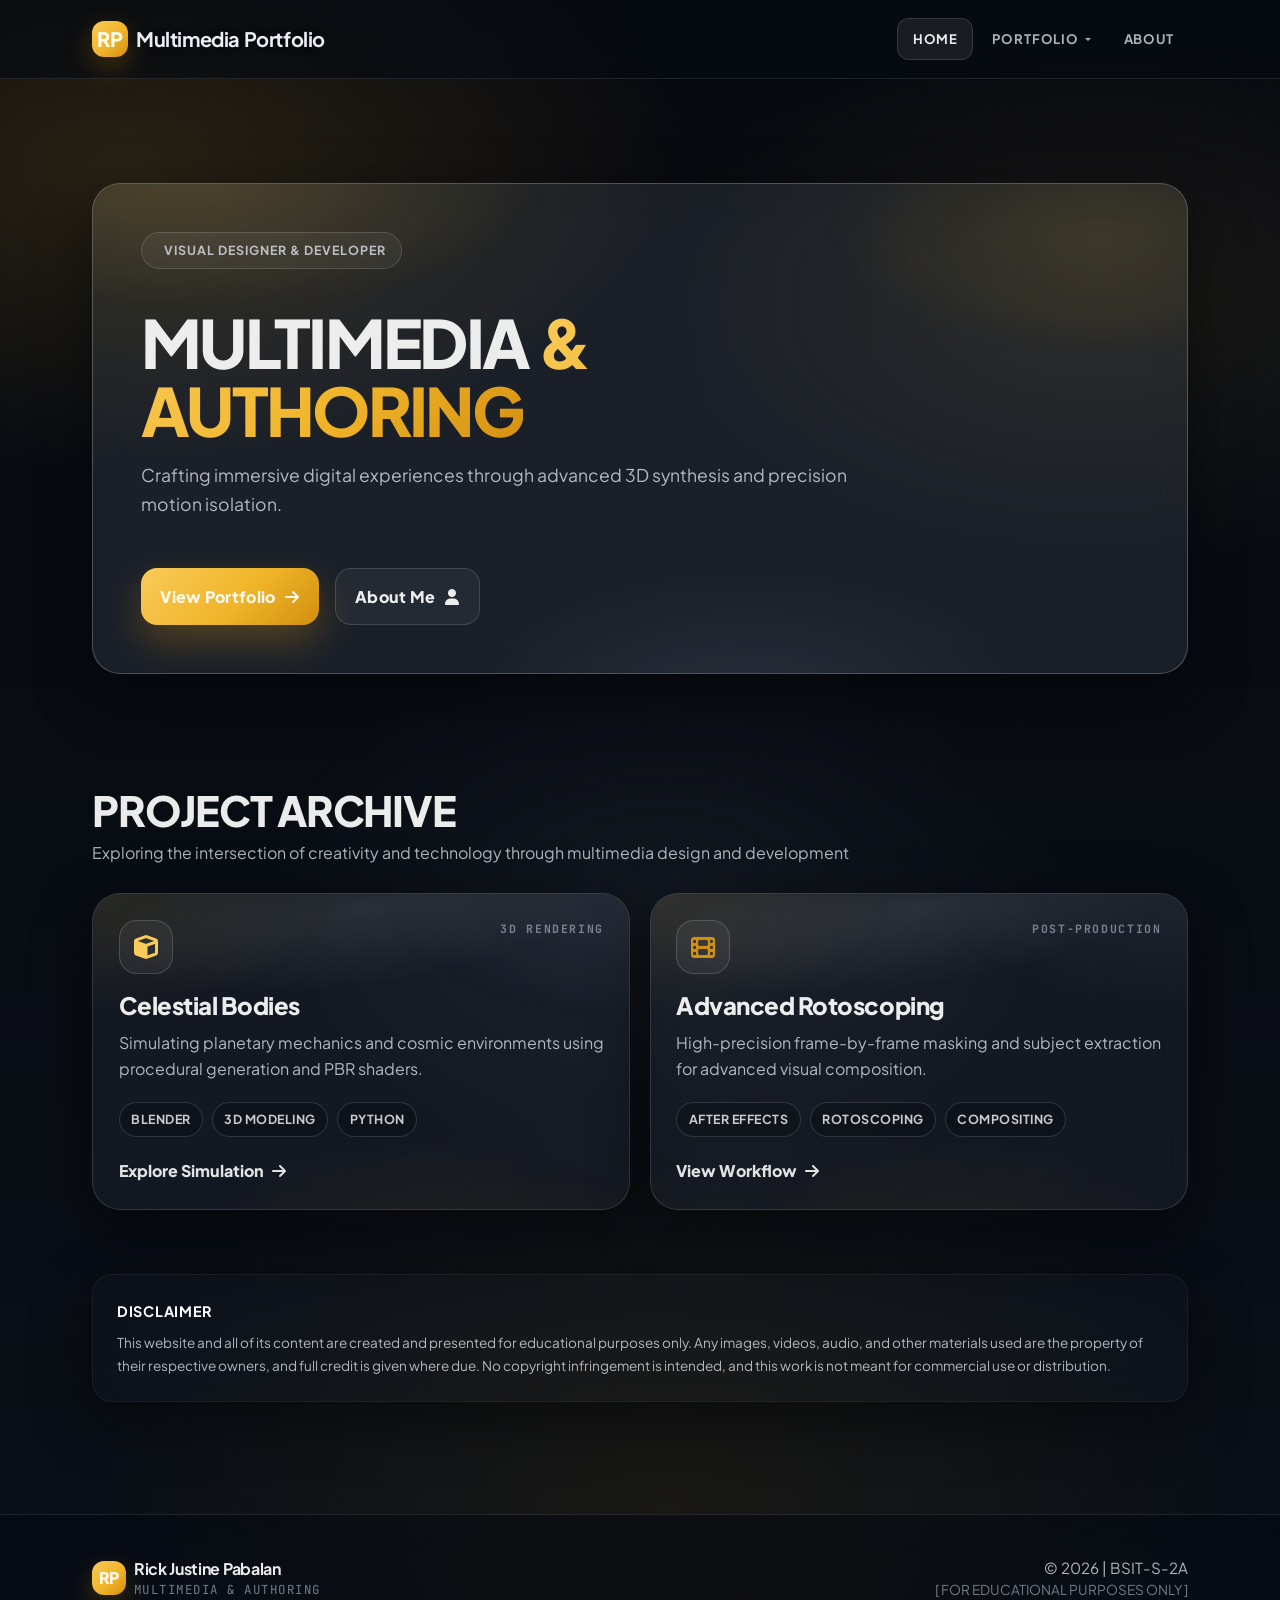
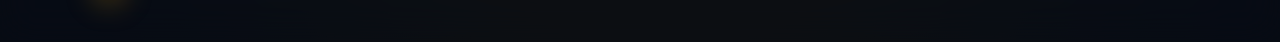
==== commit a4fbe0e6: "Trae update" ====
--- a/index.html
+++ b/index.html
@@ -8,7 +8,7 @@
     <link href="https://cdnjs.cloudflare.com/ajax/libs/bootstrap/5.3.0/css/bootstrap.min.css" rel="stylesheet">
     <link href="https://cdnjs.cloudflare.com/ajax/libs/font-awesome/6.4.0/css/all.min.css" rel="stylesheet">
     <link href="https://fonts.googleapis.com/css2?family=Plus+Jakarta+Sans:wght@400;500;600;700;800&family=JetBrains+Mono:wght@400;500&display=swap" rel="stylesheet">
-    <link rel="stylesheet" href="./layouts/style.css">
+    <link rel="stylesheet" href="./layouts/theme.css">
 </head>
 
 <body>
@@ -24,103 +24,113 @@
                 const currentPath = window.location.pathname;
                 const navLinks = document.querySelectorAll('.nav-link');
                 navLinks.forEach(link => {
-                    if (link.getAttribute('href').includes('index.html') || (currentPath === '/' && link.getAttribute('href') === 'index.html')) {
+                    const href = link.getAttribute('href');
+                    if (href === 'index.html' || (currentPath.endsWith('/') && href === 'index.html')) {
                         link.classList.add('active');
                     }
                 });
             });
     </script>
 
+    <main>
     <!-- Hero Section -->
-    <section id="home" class="hero-section">
+    <section id="home" class="hero">
         <div class="container">
-            <div class="hero-content fade-in">
-                <p class="hero-subtitle">Visual Designer & Developer</p>
-                <h1 class="hero-title">MULTIMEDIA<br>& AUTHORING</h1>
-                <p class="hero-description">
-                    Crafting immersive digital experiences through advanced 3D synthesis 
-                    and precision motion isolation.
-                </p>
-                <div class="hero-cta">
-                    <a href="#portfolio" class="cta-button cta-primary">View Portfolio</a>
-                    <a href="about.html" class="cta-button cta-secondary">About Me</a>
+            <div class="glass glass--strong hero-card fade-in">
+                <div style="max-width: 800px;">
+                    <div class="pill mb-4"><i class="fa-solid fa-sparkles"></i> Visual Designer & Developer</div>
+                    <h1 class="hero-title">MULTIMEDIA <span class="grad">& AUTHORING</span></h1>
+                    <p class="hero-lead mb-5">
+                        Crafting immersive digital experiences through advanced 3D synthesis 
+                        and precision motion isolation.
+                    </p>
+                    <div class="d-flex flex-wrap gap-3">
+                        <a href="#portfolio" class="btn-glass btn-accent">
+                            View Portfolio <i class="fa-solid fa-arrow-right"></i>
+                        </a>
+                        <a href="about.html" class="btn-glass">
+                            About Me <i class="fa-solid fa-user"></i>
+                        </a>
+                    </div>
                 </div>
             </div>
         </div>
     </section>
 
     <!-- Portfolio Section -->
-    <section id="portfolio" class="portfolio-section">
+    <section id="portfolio" class="section">
         <div class="container">
-            <h2 class="section-title">PROJECT ARCHIVE</h2>
-            <p class="section-subtitle">Exploring the intersection of creativity and technology through multimedia design and development</p>
-            <div class="portfolio-grid">
+            <div class="section-head">
+                <div>
+                    <h2 class="section-title">PROJECT ARCHIVE</h2>
+                    <p class="section-desc">Exploring the intersection of creativity and technology through multimedia design and development</p>
+                </div>
+            </div>
+            
+            <div class="grid-cards">
                 <!-- Blender Project -->
-                <div class="portfolio-item">
-                    <a href="./portfolio/solarsystem.html" style="text-decoration: none;">
-                        <div class="portfolio-card fade-in blender-card">
-                            <div class="placeholder-box blender-placeholder">
-                                <div class="icon-wrapper">
-                                    <i class="fas fa-cube"></i>
-                                    <div class="icon-glow"></div>
-                                </div>
+                <div class="card-xl">
+                    <div class="glass project-card lift fade-in">
+                        <div class="project-top">
+                            <div class="project-icon">
+                                <i class="fas fa-cube" style="font-size: 1.5rem; color: var(--accent-b);"></i>
                             </div>
-                            <div class="card-content">
-                                <div class="card-header">
-                                    <p class="card-category">3D RENDERING</p>
-                                    <div class="card-badge">ADVANCED</div>
-                                </div>
-                                <h3 class="card-title">BLENDER</h3>
-                                <p class="card-description">
-                                    Simulating planetary mechanics and cosmic environments using procedural generation and PBR shaders.
-                                </p>
-                                <div class="tech-tags">
-                                    <span class="tech-tag blender-tag">BLENDER</span>
-                                    <span class="tech-tag blender-tag">3D MODELING</span>
-                                    <span class="tech-tag blender-tag">PYTHON</span>
-                                </div>
-                                <div class="card-footer">
-                                    <span class="view-project">View Project →</span>
-                                </div>
-                            </div>
+                            <div class="project-kicker">3D RENDERING</div>
                         </div>
-                    </a>
+                        <h3 class="project-title">Celestial Bodies</h3>
+                        <p class="project-desc">
+                            Simulating planetary mechanics and cosmic environments using procedural generation and PBR shaders.
+                        </p>
+                        <div class="tags">
+                            <span class="tag">BLENDER</span>
+                            <span class="tag">3D MODELING</span>
+                            <span class="tag">PYTHON</span>
+                        </div>
+                        <a href="./portfolio/solarsystem.html" class="card-link">
+                            Explore Simulation <i class="fa-solid fa-arrow-right"></i>
+                        </a>
+                    </div>
                 </div>
 
                 <!-- Rotoscoping -->
-                <div class="portfolio-item">
-                    <a href="./portfolio/rotoscope.html" style="text-decoration: none;">
-                        <div class="portfolio-card fade-in rotoscope-card">
-                            <div class="placeholder-box rotoscope-placeholder">
-                                <div class="icon-wrapper">
-                                    <i class="fas fa-film"></i>
-                                    <div class="icon-glow"></div>
-                                </div>
+                <div class="card-xl">
+                    <div class="glass project-card lift fade-in">
+                        <div class="project-top">
+                            <div class="project-icon">
+                                <i class="fas fa-film" style="font-size: 1.5rem; color: var(--accent-c);"></i>
                             </div>
-                            <div class="card-content">
-                                <div class="card-header">
-                                    <p class="card-category">POST-PRODUCTION</p>
-                                    <div class="card-badge">PRECISION</div>
-                                </div>
-                                <h3 class="card-title">ROTOSCOPING</h3>
-                                <p class="card-description">
-                                    High-precision frame-by-frame masking and subject extraction for advanced visual composition.
-                                </p>
-                                <div class="tech-tags">
-                                    <span class="tech-tag rotoscope-tag">AFTER EFFECTS</span>
-                                    <span class="tech-tag rotoscope-tag">ROTOSCOPING</span>
-                                    <span class="tech-tag rotoscope-tag">COMPOSITING</span>
-                                </div>
-                                <div class="card-footer">
-                                    <span class="view-project">View Project →</span>
-                                </div>
-                            </div>
+                            <div class="project-kicker">POST-PRODUCTION</div>
                         </div>
-                    </a>
+                        <h3 class="project-title">Advanced Rotoscoping</h3>
+                        <p class="project-desc">
+                            High-precision frame-by-frame masking and subject extraction for advanced visual composition.
+                        </p>
+                        <div class="tags">
+                            <span class="tag">AFTER EFFECTS</span>
+                            <span class="tag">ROTOSCOPING</span>
+                            <span class="tag">COMPOSITING</span>
+                        </div>
+                        <a href="./portfolio/rotoscope.html" class="card-link">
+                            View Workflow <i class="fa-solid fa-arrow-right"></i>
+                        </a>
+                    </div>
                 </div>
             </div>
         </div>
     </section>
+
+    <!-- Global Disclaimer Section -->
+    <section class="section pb-5 pt-0">
+        <div class="container">
+            <div class="glass p-4" style="background: rgba(255, 255, 255, 0.02); border: 1px solid rgba(255, 255, 255, 0.05);">
+                <div class="muted" style="font-size: 0.85rem; line-height: 1.7;">
+                    <span class="fw-bold text-white mb-2 d-block" style="letter-spacing: 0.05em; font-size: 0.9rem;">DISCLAIMER</span>
+                    This website and all of its content are created and presented for educational purposes only. Any images, videos, audio, and other materials used are the property of their respective owners, and full credit is given where due. No copyright infringement is intended, and this work is not meant for commercial use or distribution.
+                </div>
+            </div>
+        </div>
+    </section>
+    </main>
 
     <div id="footer"></div>
 
--- a/layouts/theme.css
+++ b/layouts/theme.css
@@ -0,0 +1,449 @@
+@import url('https://fonts.googleapis.com/css2?family=Plus+Jakarta+Sans:wght@400;500;600;700;800&family=JetBrains+Mono:wght@400;500;600&display=swap');
+
+:root {
+  --bg-0: #07090f;
+  --bg-1: #0a0f17;
+  --text-0: rgba(255, 255, 255, 0.92);
+  --text-1: rgba(229, 233, 240, 0.76);
+  --text-2: rgba(172, 181, 197, 0.65);
+
+  --glass: rgba(157, 166, 182, 0.08);
+  --glass-strong: rgba(157, 166, 182, 0.13);
+  --glass-border: rgba(203, 209, 221, 0.17);
+  --glass-border-2: rgba(226, 231, 240, 0.25);
+  --shadow: 0 18px 60px rgba(0, 0, 0, 0.45);
+
+  --accent-a: #f0b429;
+  --accent-b: #f8cb5a;
+  --accent-c: #d38f10;
+  --accent-d: #e8bd4a;
+  --accent-grad: linear-gradient(135deg, #f8cb5a, #f0b429 56%, #d38f10);
+  --stroke-grad: linear-gradient(135deg, rgba(248,203,90,0.5), rgba(240,180,41,0.35) 50%, rgba(211,143,16,0.35));
+
+  --radius-lg: 20px;
+  --radius-xl: 28px;
+
+  --font-sans: "Plus Jakarta Sans", system-ui, -apple-system, "Segoe UI", Arial, sans-serif;
+  --font-mono: "JetBrains Mono", ui-monospace, SFMono-Regular, Menlo, Consolas, "Liberation Mono", monospace;
+}
+
+* { box-sizing: border-box; }
+html { scroll-behavior: smooth; }
+body {
+  margin: 0;
+  min-height: 100vh;
+  color: var(--text-0);
+  font-family: var(--font-sans);
+  background:
+    radial-gradient(960px 520px at 10% 10%, rgba(240, 180, 41, 0.14), transparent 60%),
+    radial-gradient(760px 420px at 86% 18%, rgba(248, 203, 90, 0.08), transparent 64%),
+    radial-gradient(900px 620px at 52% 92%, rgba(211, 143, 16, 0.08), transparent 66%),
+    radial-gradient(700px 460px at 52% 55%, rgba(153, 163, 184, 0.07), transparent 58%),
+    linear-gradient(180deg, var(--bg-0), var(--bg-1));
+  overflow-x: hidden;
+}
+
+/* subtle grain + grid */
+body::before {
+  content: "";
+  position: fixed;
+  top: 0;
+  right: 0;
+  bottom: 0;
+  left: 0;
+  pointer-events: none;
+  background-image: none;
+  background-size: auto;
+  mix-blend-mode: overlay;
+  opacity: 0.35;
+  z-index: 0;
+}
+
+main, nav, footer, section, header { position: relative; z-index: 1; }
+
+a { color: inherit; }
+
+.container {
+  max-width: 1120px;
+}
+
+.glass {
+  background: var(--glass);
+  border: 1px solid var(--glass-border);
+  box-shadow: var(--shadow);
+  border-radius: var(--radius-lg);
+}
+
+@supports (backdrop-filter: blur(18px)) or (-webkit-backdrop-filter: blur(18px)) {
+  .glass {
+    backdrop-filter: blur(18px) saturate(130%);
+    -webkit-backdrop-filter: blur(18px) saturate(130%);
+  }
+}
+
+.glass--strong {
+  background: var(--glass-strong);
+  border-color: var(--glass-border-2);
+}
+
+/* About page alignment helpers */
+.about-stack {
+  max-width: 920px;
+  margin: 0 auto;
+}
+.about-summary {
+  max-width: 760px;
+  margin-left: auto;
+  margin-right: auto;
+}
+
+/* gradient stroke wrapper (for "new look") */
+.stroke {
+  position: relative;
+}
+.stroke::before {
+  content: "";
+  position: absolute;
+  top: -1px;
+  right: -1px;
+  bottom: -1px;
+  left: -1px;
+  border-radius: inherit;
+  background: var(--stroke-grad);
+  opacity: 0.9;
+  pointer-events: none;
+}
+
+@supports (filter: blur(0.2px)) {
+  .stroke::before {
+    filter: blur(0.2px);
+  }
+}
+.stroke > * {
+  position: relative;
+  z-index: 1;
+}
+
+.pill {
+  display: inline-flex;
+  align-items: center;
+  gap: 0.5rem;
+  padding: 0.5rem 0.9rem;
+  border-radius: 999px;
+  font-size: 0.78rem;
+  font-weight: 700;
+  letter-spacing: 0.08em;
+  text-transform: uppercase;
+  color: var(--text-1);
+  background: rgba(255,255,255,0.05);
+  border: 1px solid rgba(255,255,255,0.14);
+}
+
+.muted { color: var(--text-1); }
+.muted-2 { color: var(--text-2); }
+.mono { font-family: var(--font-mono); }
+
+/* Nav */
+.glass-nav {
+  position: sticky;
+  top: 0;
+  z-index: 1000;
+  border-bottom: 1px solid rgba(226, 231, 240, 0.11);
+  background: rgba(8,12,18,0.72);
+}
+
+@supports (backdrop-filter: blur(18px)) or (-webkit-backdrop-filter: blur(18px)) {
+  .glass-nav {
+    backdrop-filter: blur(18px) saturate(140%);
+    -webkit-backdrop-filter: blur(18px) saturate(140%);
+  }
+}
+
+.brand-mark {
+  width: 36px;
+  height: 36px;
+  border-radius: 12px;
+  display: grid;
+  place-items: center;
+  background: var(--accent-grad);
+  box-shadow: 0 10px 28px rgba(211, 143, 16, 0.28);
+  font-weight: 900;
+  letter-spacing: -0.02em;
+}
+
+.navbar-brand {
+  color: var(--text-0) !important;
+}
+
+.navbar-brand span:last-child {
+  color: rgba(245, 248, 255, 0.96);
+  text-shadow: 0 1px 10px rgba(0, 0, 0, 0.45);
+}
+
+.nav-link {
+  color: var(--text-1) !important;
+  font-weight: 700;
+  letter-spacing: 0.06em;
+  text-transform: uppercase;
+  font-size: 0.82rem;
+  padding: 0.65rem 0.9rem !important;
+  border-radius: 12px;
+  transition: transform 160ms ease, background 160ms ease, color 160ms ease;
+}
+.nav-link:hover {
+  color: var(--text-0) !important;
+  background: rgba(255,255,255,0.06);
+  transform: translateY(-1px);
+}
+.nav-link.active {
+  color: var(--text-0) !important;
+  background: rgba(255,255,255,0.08);
+  border: 1px solid rgba(255,255,255,0.12);
+}
+
+/* Hero */
+.hero {
+  padding: 6.5rem 0 3.5rem;
+}
+.hero-card {
+  border-radius: var(--radius-xl);
+  padding: clamp(1.6rem, 3.8vw, 3rem);
+  overflow: hidden;
+}
+.hero-card::after {
+  content: "";
+  position: absolute;
+  top: -1px;
+  right: -1px;
+  bottom: -1px;
+  left: -1px;
+  border-radius: inherit;
+  background: radial-gradient(600px 220px at 10% 0%, rgba(248,203,90,0.14), transparent 60%),
+              radial-gradient(520px 240px at 92% 10%, rgba(240,180,41,0.12), transparent 55%),
+              radial-gradient(520px 240px at 60% 105%, rgba(153,163,184,0.12), transparent 55%);
+  pointer-events: none;
+  opacity: 0.9;
+  z-index: 0;
+}
+.hero-card > * { position: relative; z-index: 1; }
+
+.hero-title {
+  font-weight: 900;
+  letter-spacing: -0.04em;
+  line-height: 1.02;
+  margin: 1rem 0 1rem;
+  font-size: clamp(2.5rem, 5.2vw, 4.4rem);
+}
+.hero-title .grad {
+  background: var(--accent-grad);
+  color: var(--accent-a); /* Fallback */
+}
+
+@supports (-webkit-background-clip: text) or (background-clip: text) {
+  .hero-title .grad {
+    -webkit-background-clip: text;
+    background-clip: text;
+    color: transparent;
+  }
+}
+
+.hero-lead {
+  color: var(--text-1);
+  font-size: 1.1rem;
+  line-height: 1.7;
+  max-width: 56ch;
+}
+
+.btn-glass {
+  display: inline-flex;
+  align-items: center;
+  gap: 0.6rem;
+  padding: 0.95rem 1.2rem;
+  border-radius: 16px;
+  text-decoration: none;
+  font-weight: 800;
+  letter-spacing: 0.02em;
+  border: 1px solid rgba(255,255,255,0.14);
+  background: rgba(255,255,255,0.05);
+  color: var(--text-0);
+  transition: transform 160ms ease, background 160ms ease, box-shadow 160ms ease;
+}
+.btn-glass:hover {
+  background: rgba(255,255,255,0.09);
+  transform: translateY(-2px);
+  box-shadow: 0 18px 40px rgba(0,0,0,0.35);
+}
+.btn-accent {
+  border: 0;
+  background: var(--accent-grad);
+  box-shadow: 0 16px 40px rgba(211,143,16,0.32);
+}
+.btn-accent:hover {
+  box-shadow: 0 22px 60px rgba(211,143,16,0.38);
+}
+
+/* Sections */
+.section {
+  padding: 3.5rem 0 4rem;
+}
+.section-head {
+  display: grid;
+  grid-template-columns: 1fr auto;
+  align-items: end;
+  gap: 1.25rem;
+  margin-bottom: 1.75rem;
+}
+.section-title {
+  font-size: clamp(1.8rem, 3.6vw, 2.6rem);
+  font-weight: 900;
+  letter-spacing: -0.03em;
+  margin: 0;
+}
+.section-desc {
+  color: var(--text-1);
+  margin: 0.35rem 0 0;
+  max-width: 70ch;
+}
+
+/* Project cards */
+.grid-cards {
+  display: grid;
+  grid-template-columns: repeat(12, 1fr);
+  gap: 1.2rem;
+}
+.card-xl { grid-column: span 6; }
+@media (max-width: 992px) { .card-xl { grid-column: span 12; } }
+
+.project-card {
+  position: relative;
+  overflow: hidden;
+  border-radius: var(--radius-xl);
+  padding: 1.6rem;
+  height: 100%;
+}
+.project-card::before {
+  content: "";
+  position: absolute;
+  top: 0;
+  right: 0;
+  bottom: 0;
+  left: 0;
+  background: radial-gradient(500px 260px at 0% 0%, rgba(248,203,90,0.13), transparent 50%),
+              radial-gradient(520px 260px at 100% 0%, rgba(153,163,184,0.11), transparent 50%),
+              radial-gradient(520px 260px at 60% 120%, rgba(211,143,16,0.08), transparent 55%);
+  opacity: 0.85;
+  pointer-events: none;
+}
+.project-card > * { position: relative; z-index: 1; }
+
+/* add a distinct "header sheen" so cards feel less flat */
+.project-card::after {
+  content: "";
+  position: absolute;
+  left: -20%;
+  top: -30%;
+  width: 140%;
+  height: 70%;
+  background: radial-gradient(closest-side, rgba(255,255,255,0.10), transparent 70%);
+  transform: rotate(-8deg);
+  opacity: 0.9;
+  pointer-events: none;
+}
+
+.project-top {
+  display: flex;
+  align-items: flex-start;
+  justify-content: space-between;
+  gap: 1rem;
+  margin-bottom: 1.1rem;
+}
+.project-icon {
+  width: 54px;
+  height: 54px;
+  border-radius: 18px;
+  display: grid;
+  place-items: center;
+  background: rgba(255,255,255,0.05);
+  border: 1px solid rgba(255,255,255,0.16);
+}
+.project-kicker {
+  font-family: var(--font-mono);
+  color: var(--text-2);
+  font-weight: 700;
+  letter-spacing: 0.14em;
+  font-size: 0.72rem;
+  text-transform: uppercase;
+}
+.project-title {
+  font-weight: 900;
+  letter-spacing: -0.02em;
+  margin: 0.2rem 0 0.6rem;
+  font-size: 1.5rem;
+}
+.project-desc {
+  color: var(--text-1);
+  margin: 0;
+  line-height: 1.65;
+}
+
+.tags {
+  display: flex;
+  flex-wrap: wrap;
+  gap: 0.55rem;
+  margin-top: 1.2rem;
+}
+.tag {
+  padding: 0.44rem 0.72rem;
+  border-radius: 999px;
+  background: rgba(0,0,0,0.20);
+  border: 1px solid rgba(255,255,255,0.14);
+  color: rgba(255,255,255,0.78);
+  font-size: 0.78rem;
+  font-weight: 700;
+  letter-spacing: 0.04em;
+}
+
+.card-link {
+  display: inline-flex;
+  align-items: center;
+  gap: 0.5rem;
+  text-decoration: none;
+  font-weight: 900;
+  margin-top: 1.4rem;
+  color: rgba(255,255,255,0.88);
+}
+.card-link:hover { text-decoration: underline; }
+
+/* Video */
+.video {
+  border-radius: var(--radius-xl);
+  overflow: hidden;
+  border: 1px solid rgba(255,255,255,0.14);
+  background: rgba(0,0,0,0.25);
+  box-shadow: 0 20px 70px rgba(0,0,0,0.55);
+}
+
+/* Footer */
+.glass-footer {
+  margin-top: 4rem;
+  padding: 2.6rem 0;
+  border-top: 1px solid rgba(255,255,255,0.10);
+  background: rgba(7,10,18,0.55);
+}
+
+@supports (backdrop-filter: blur(18px)) or (-webkit-backdrop-filter: blur(18px)) {
+  .glass-footer {
+    backdrop-filter: blur(18px) saturate(140%);
+    -webkit-backdrop-filter: blur(18px) saturate(140%);
+  }
+}
+
+/* Small utilities */
+.lift {
+  transition: transform 180ms ease, box-shadow 180ms ease, border-color 180ms ease;
+}
+.lift:hover {
+  transform: translateY(-6px);
+  border-color: rgba(255,255,255,0.28);
+  box-shadow: 0 22px 80px rgba(0,0,0,0.55);
+}
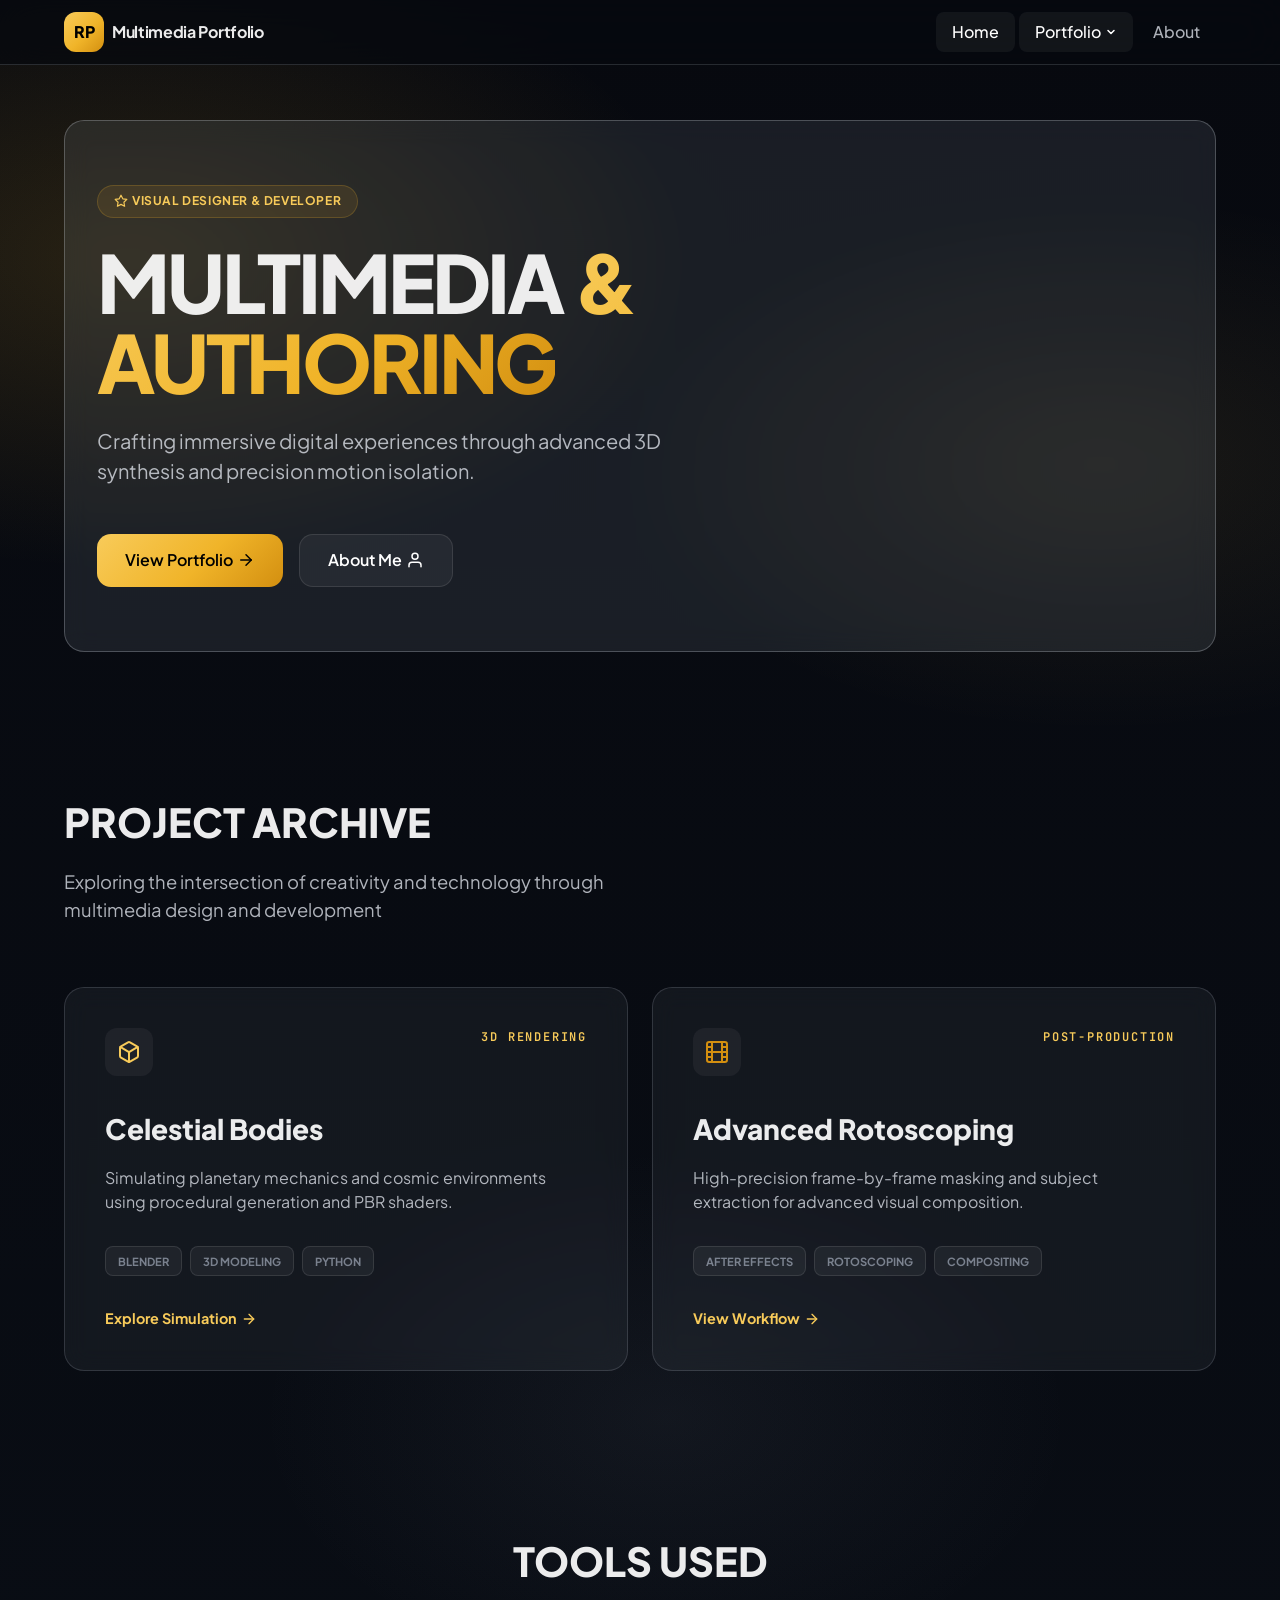
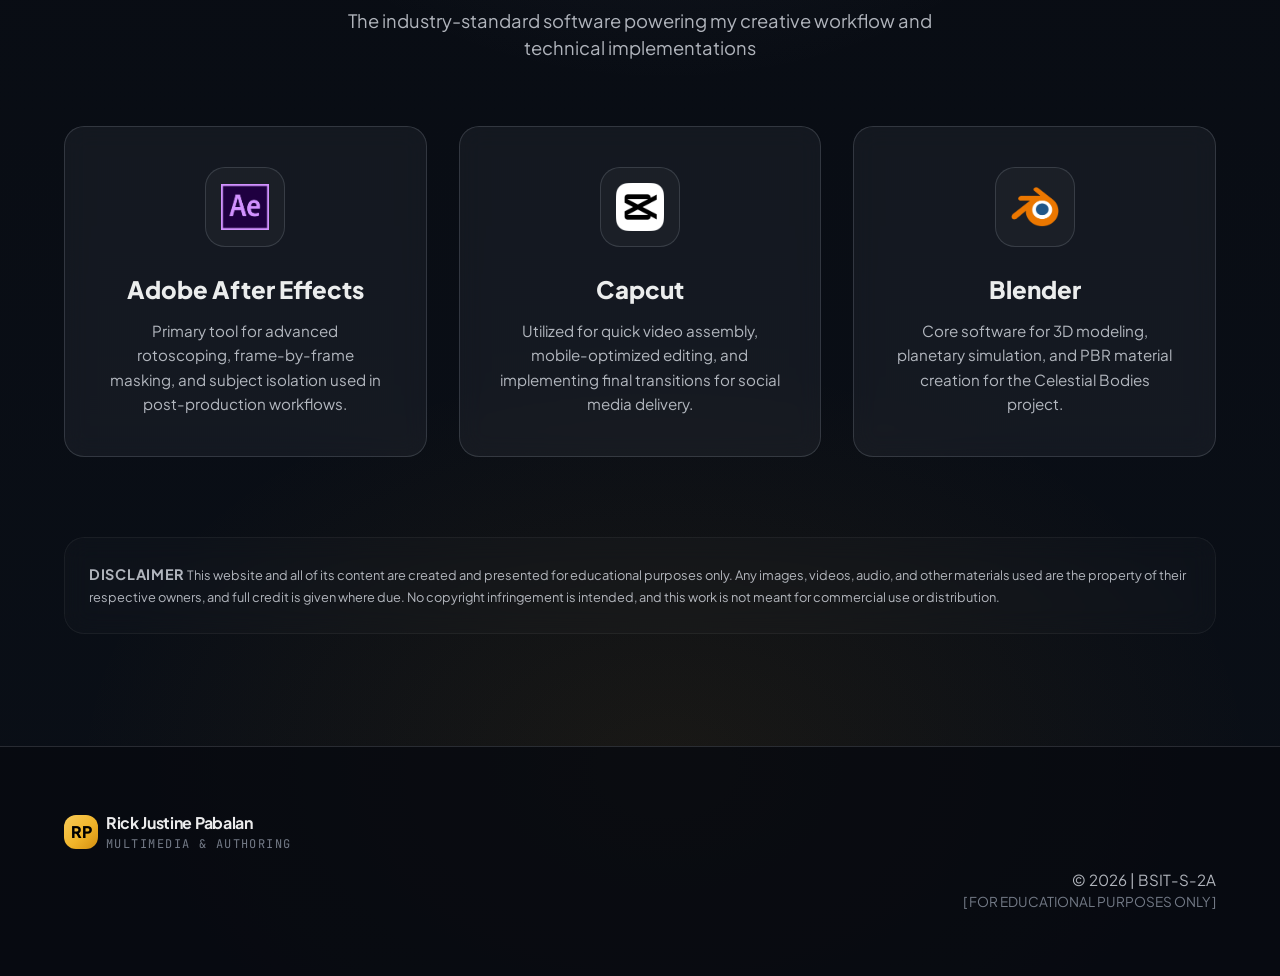
==== commit 5f8ab44e: "with javascript" ====
--- a/index.html
+++ b/index.html
@@ -5,145 +5,235 @@
     <meta charset="UTF-8">
     <meta name="viewport" content="width=device-width, initial-scale=1.0">
     <title>Multimedia & Authoring Portfolio - Rick Justine Pabalan</title>
-    <link href="https://cdnjs.cloudflare.com/ajax/libs/bootstrap/5.3.0/css/bootstrap.min.css" rel="stylesheet">
-    <link href="https://cdnjs.cloudflare.com/ajax/libs/font-awesome/6.4.0/css/all.min.css" rel="stylesheet">
-    <link href="https://fonts.googleapis.com/css2?family=Plus+Jakarta+Sans:wght@400;500;600;700;800&family=JetBrains+Mono:wght@400;500&display=swap" rel="stylesheet">
-    <link rel="stylesheet" href="./layouts/theme.css">
+    <link rel="stylesheet" href="assets/css/main.css">
 </head>
 
 <body>
 
-    <div id="header"></div>
-
-    <script>
-        fetch('./layouts/header.html?v=' + Date.now())
-            .then(response => response.text())
-            .then(data => {
-                document.getElementById('header').innerHTML = data;
-                // Highlight active nav link
-                const currentPath = window.location.pathname;
-                const navLinks = document.querySelectorAll('.nav-link');
-                navLinks.forEach(link => {
-                    const href = link.getAttribute('href');
-                    if (href === 'index.html' || (currentPath.endsWith('/') && href === 'index.html')) {
-                        link.classList.add('active');
-                    }
-                });
-            });
-    </script>
+    <nav class="glass-nav">
+        <div class="container nav-container">
+            <a class="navbar-brand d-flex align-items-center gap-2 text-decoration-none" href="index.html">
+                <span class="brand-mark">RP</span>
+                <span class="d-none d-sm-inline fw-bold ls-neg-02">Multimedia Portfolio</span>
+            </a>
+
+            <button class="nav-toggler" id="menu-toggle" aria-label="Toggle navigation">
+                <svg width="24" height="24" viewBox="0 0 24 24" fill="none" stroke="currentColor" stroke-width="2" stroke-linecap="round" stroke-linejoin="round"><line x1="3" y1="12" x2="21" y2="12"></line><line x1="3" y1="6" x2="21" y2="6"></line><line x1="3" y1="18" x2="21" y2="18"></line></svg>
+            </button>
+
+            <div class="nav-menu" id="nav-menu">
+                <ul class="d-flex align-items-center gap-1 m-0 p-0 list-unstyled">
+                    <li>
+                        <a class="nav-link" href="index.html"><span>Home</span></a>
+                    </li>
+                    <li class="position-relative custom-dropdown">
+                        <a class="nav-link d-flex align-items-center gap-1" href="portfolio/index.html">
+                            <span>Portfolio</span>
+                            <svg width="12" height="12" viewBox="0 0 24 24" fill="none" stroke="currentColor" stroke-width="3" stroke-linecap="round" stroke-linejoin="round"><path d="M6 9l6 6 6-6"/></svg>
+                        </a>
+                        <div class="dropdown-content glass">
+                            <a class="nav-link" href="portfolio/index.html">
+                                <svg width="14" height="14" viewBox="0 0 24 24" fill="none" stroke="currentColor" stroke-width="2" stroke-linecap="round" stroke-linejoin="round" class="me-2"><rect x="3" y="3" width="7" height="7"></rect><rect x="14" y="3" width="7" height="7"></rect><rect x="14" y="14" width="7" height="7"></rect><rect x="3" y="14" width="7" height="7"></rect></svg>
+                                Project Archive
+                            </a>
+                            <div class="divider-light"></div>
+                            <a class="nav-link" href="portfolio/solarsystem.html">
+                                <svg width="14" height="14" viewBox="0 0 24 24" fill="none" stroke="currentColor" stroke-width="2" stroke-linecap="round" stroke-linejoin="round" class="me-2"><path d="M21 16V8a2 2 0 0 0-1-1.73l-7-4a2 2 0 0 0-2 0l-7 4A2 2 0 0 0 3 8v8a2 2 0 0 0 1 1.73l7 4a2 2 0 0 0 2 0l7-4A2 2 0 0 0 21 16z"></path><polyline points="3.27 6.96 12 12.01 20.73 6.96"></polyline><line x1="12" y1="22.08" x2="12" y2="12"></line></svg>
+                                Blender — Solar System
+                            </a>
+                            <a class="nav-link" href="portfolio/rotoscope.html">
+                                <svg width="14" height="14" viewBox="0 0 24 24" fill="none" stroke="currentColor" stroke-width="2" stroke-linecap="round" stroke-linejoin="round" class="me-2"><rect x="2" y="2" width="20" height="20" rx="2.18" ry="2.18"></rect><line x1="7" y1="2" x2="7" y2="22"></line><line x1="17" y1="2" x2="17" y2="22"></line><line x1="2" y1="12" x2="22" y2="12"></line><line x1="2" y1="7" x2="7" y2="7"></line><line x1="2" y1="17" x2="7" y2="17"></line><line x1="17" y1="17" x2="22" y2="17"></line><line x1="17" y1="7" x2="22" y2="7"></line></svg>
+                                Rotoscoping — Workflow
+                            </a>
+                        </div>
+                    </li>
+                    <li>
+                        <a class="nav-link" href="about.html"><span>About</span></a>
+                    </li>
+                </ul>
+            </div>
+        </div>
+    </nav>
 
     <main>
-    <!-- Hero Section -->
-    <section id="home" class="hero">
+        <!-- Hero Section -->
+        <section id="home" class="hero">
+            <div class="container">
+                <div class="glass glass--strong hero-card fade-in">
+                    <div class="max-w-800">
+                        <div class="pill mb-4">
+                            <svg width="14" height="14" viewBox="0 0 24 24" fill="none" stroke="currentColor" stroke-width="2" stroke-linecap="round" stroke-linejoin="round" class="me-1"><path d="M12 2l3.09 6.26L22 9.27l-5 4.87 1.18 6.88L12 17.77l-6.18 3.25L7 14.14 2 9.27l6.91-1.01L12 2z"></path></svg>
+                            Visual Designer & Developer
+                        </div>
+                        <h1 class="hero-title">MULTIMEDIA <span class="grad">& AUTHORING</span></h1>
+                        <p class="hero-lead mb-5">
+                            Crafting immersive digital experiences through advanced 3D synthesis 
+                            and precision motion isolation.
+                        </p>
+                        <div class="d-flex flex-wrap gap-3">
+                            <a href="#portfolio" class="btn-glass btn-accent">
+                                View Portfolio 
+                                <svg width="18" height="18" viewBox="0 0 24 24" fill="none" stroke="currentColor" stroke-width="2" stroke-linecap="round" stroke-linejoin="round" class="ms-1"><line x1="5" y1="12" x2="19" y2="12"></line><polyline points="12 5 19 12 12 19"></polyline></svg>
+                            </a>
+                            <a href="about.html" class="btn-glass">
+                                About Me 
+                                <svg width="18" height="18" viewBox="0 0 24 24" fill="none" stroke="currentColor" stroke-width="2" stroke-linecap="round" stroke-linejoin="round" class="ms-1"><path d="M20 21v-2a4 4 0 0 0-4-4H8a4 4 0 0 0-4 4v2"></path><circle cx="12" cy="7" r="4"></circle></svg>
+                            </a>
+                        </div>
+                    </div>
+                </div>
+            </div>
+        </section>
+
+        <!-- Portfolio Section -->
+        <section id="portfolio" class="section">
+            <div class="container">
+                <div class="section-head">
+                    <div>
+                        <h2 class="section-title">PROJECT ARCHIVE</h2>
+                        <p class="section-desc">Exploring the intersection of creativity and technology through multimedia design and development</p>
+                    </div>
+                </div>
+                
+                <div class="grid-cards">
+                    <!-- Blender Project -->
+                    <div class="card-xl">
+                        <div class="glass project-card lift fade-in">
+                            <div class="project-top">
+                                <div class="project-icon">
+                                    <svg width="24" height="24" viewBox="0 0 24 24" fill="none" stroke="var(--accent-b)" stroke-width="2" stroke-linecap="round" stroke-linejoin="round"><path d="M21 16V8a2 2 0 0 0-1-1.73l-7-4a2 2 0 0 0-2 0l-7 4A2 2 0 0 0 3 8v8a2 2 0 0 0 1 1.73l7 4a2 2 0 0 0 2 0l7-4A2 2 0 0 0 21 16z"></path><polyline points="3.27 6.96 12 12.01 20.73 6.96"></polyline><line x1="12" y1="22.08" x2="12" y2="12"></line></svg>
+                                </div>
+                                <div class="project-kicker">3D RENDERING</div>
+                            </div>
+                            <h3 class="project-title">Celestial Bodies</h3>
+                            <p class="project-desc">
+                                Simulating planetary mechanics and cosmic environments using procedural generation and PBR shaders.
+                            </p>
+                            <div class="tags">
+                                <span class="tag">BLENDER</span>
+                                <span class="tag">3D MODELING</span>
+                                <span class="tag">PYTHON</span>
+                            </div>
+                            <a href="./portfolio/solarsystem.html" class="card-link">
+                                Explore Simulation 
+                                <svg width="16" height="16" viewBox="0 0 24 24" fill="none" stroke="currentColor" stroke-width="2" stroke-linecap="round" stroke-linejoin="round" class="ms-1"><line x1="5" y1="12" x2="19" y2="12"></line><polyline points="12 5 19 12 12 19"></polyline></svg>
+                            </a>
+                        </div>
+                    </div>
+
+                    <!-- Rotoscoping -->
+                    <div class="card-xl">
+                        <div class="glass project-card lift fade-in">
+                            <div class="project-top">
+                                <div class="project-icon">
+                                    <svg width="24" height="24" viewBox="0 0 24 24" fill="none" stroke="var(--accent-c)" stroke-width="2" stroke-linecap="round" stroke-linejoin="round"><rect x="2" y="2" width="20" height="20" rx="2.18" ry="2.18"></rect><line x1="7" y1="2" x2="7" y2="22"></line><line x1="17" y1="2" x2="17" y2="22"></line><line x1="2" y1="12" x2="22" y2="12"></line><line x1="2" y1="7" x2="7" y2="7"></line><line x1="2" y1="17" x2="7" y2="17"></line><line x1="17" y1="17" x2="22" y2="17"></line><line x1="17" y1="7" x2="22" y2="7"></line></svg>
+                                </div>
+                                <div class="project-kicker">POST-PRODUCTION</div>
+                            </div>
+                            <h3 class="project-title">Advanced Rotoscoping</h3>
+                            <p class="project-desc">
+                                High-precision frame-by-frame masking and subject extraction for advanced visual composition.
+                            </p>
+                            <div class="tags">
+                                <span class="tag">AFTER EFFECTS</span>
+                                <span class="tag">ROTOSCOPING</span>
+                                <span class="tag">COMPOSITING</span>
+                            </div>
+                            <a href="./portfolio/rotoscope.html" class="card-link">
+                                View Workflow 
+                                <svg width="16" height="16" viewBox="0 0 24 24" fill="none" stroke="currentColor" stroke-width="2" stroke-linecap="round" stroke-linejoin="round" class="ms-1"><line x1="5" y1="12" x2="19" y2="12"></line><polyline points="12 5 19 12 12 19"></polyline></svg>
+                            </a>
+                        </div>
+                    </div>
+                </div>
+            </div>
+        </section>
+
+        <!-- Tools Used Section -->
+        <section id="tools" class="section">
+            <div class="container">
+                <div class="section-head text-center mx-auto">
+                    <h2 class="section-title">TOOLS USED</h2>
+                    <p class="section-desc mx-auto">The industry-standard software powering my creative workflow and technical implementations</p>
+                </div>
+
+                <div class="tools-grid">
+                    <!-- After Effects -->
+                    <div class="tool-item">
+                        <div class="glass tool-card lift fade-in">
+                            <div class="tool-logo-wrapper">
+                                <img src="images/AE.png" alt="Adobe After Effects" class="tool-logo">
+                            </div>
+                            <h3 class="tool-name">Adobe After Effects</h3>
+                            <p class="tool-desc">
+                                Primary tool for advanced rotoscoping, frame-by-frame masking, and subject isolation used in post-production workflows.
+                            </p>
+                        </div>
+                    </div>
+
+                    <!-- Capcut -->
+                    <div class="tool-item">
+                        <div class="glass tool-card lift fade-in">
+                            <div class="tool-logo-wrapper">
+                                <img src="images/Capcut.webp" alt="Capcut" class="tool-logo">
+                            </div>
+                            <h3 class="tool-name">Capcut</h3>
+                            <p class="tool-desc">
+                                Utilized for quick video assembly, mobile-optimized editing, and implementing final transitions for social media delivery.
+                            </p>
+                        </div>
+                    </div>
+
+                    <!-- Blender -->
+                    <div class="tool-item">
+                        <div class="glass tool-card lift fade-in">
+                            <div class="tool-logo-wrapper">
+                                <img src="images/blender.png" alt="Blender" class="tool-logo">
+                            </div>
+                            <h3 class="tool-name">Blender</h3>
+                            <p class="tool-desc">
+                                Core software for 3D modeling, planetary simulation, and PBR material creation for the Celestial Bodies project.
+                            </p>
+                        </div>
+                    </div>
+                </div>
+            </div>
+        </section>
+
+        <!-- Global Disclaimer Section -->
+        <section class="section pb-5 pt-0">
+            <div class="container">
+                <div class="glass p-4 disclaimer-box">
+                    <div class="muted fs-small lh-1-7">
+                        <span class="fw-bold text-white mb-2 d-block disclaimer-title">DISCLAIMER</span>
+                        This website and all of its content are created and presented for educational purposes only. Any images, videos, audio, and other materials used are the property of their respective owners, and full credit is given where due. No copyright infringement is intended, and this work is not meant for commercial use or distribution.
+                    </div>
+                </div>
+            </div>
+        </section>
+    </main>
+
+    <footer class="glass-footer">
         <div class="container">
-            <div class="glass glass--strong hero-card fade-in">
-                <div style="max-width: 800px;">
-                    <div class="pill mb-4"><i class="fa-solid fa-sparkles"></i> Visual Designer & Developer</div>
-                    <h1 class="hero-title">MULTIMEDIA <span class="grad">& AUTHORING</span></h1>
-                    <p class="hero-lead mb-5">
-                        Crafting immersive digital experiences through advanced 3D synthesis 
-                        and precision motion isolation.
-                    </p>
-                    <div class="d-flex flex-wrap gap-3">
-                        <a href="#portfolio" class="btn-glass btn-accent">
-                            View Portfolio <i class="fa-solid fa-arrow-right"></i>
-                        </a>
-                        <a href="about.html" class="btn-glass">
-                            About Me <i class="fa-solid fa-user"></i>
-                        </a>
-                    </div>
+            <div class="d-flex flex-column flex-md-row justify-content-between align-items-start align-items-md-center gap-3">
+                <div class="d-flex align-items-center gap-2">
+                    <span class="brand-mark footer-brand-mark">RP</span>
+                    <div>
+                        <div class="fw-bold ls-neg-02">Rick Justine Pabalan</div>
+                        <div class="muted-2 mono fs-xs ls-012">MULTIMEDIA & AUTHORING</div>
+                    </div>
+                </div>
+
+                <div class="text-md-end">
+                    <div class="muted fs-095">&copy; 2026 | BSIT-S-2A</div>
+                    <div class="muted-2 fs-085">[ FOR EDUCATIONAL PURPOSES ONLY ]</div>
                 </div>
             </div>
         </div>
-    </section>
-
-    <!-- Portfolio Section -->
-    <section id="portfolio" class="section">
-        <div class="container">
-            <div class="section-head">
-                <div>
-                    <h2 class="section-title">PROJECT ARCHIVE</h2>
-                    <p class="section-desc">Exploring the intersection of creativity and technology through multimedia design and development</p>
-                </div>
-            </div>
-            
-            <div class="grid-cards">
-                <!-- Blender Project -->
-                <div class="card-xl">
-                    <div class="glass project-card lift fade-in">
-                        <div class="project-top">
-                            <div class="project-icon">
-                                <i class="fas fa-cube" style="font-size: 1.5rem; color: var(--accent-b);"></i>
-                            </div>
-                            <div class="project-kicker">3D RENDERING</div>
-                        </div>
-                        <h3 class="project-title">Celestial Bodies</h3>
-                        <p class="project-desc">
-                            Simulating planetary mechanics and cosmic environments using procedural generation and PBR shaders.
-                        </p>
-                        <div class="tags">
-                            <span class="tag">BLENDER</span>
-                            <span class="tag">3D MODELING</span>
-                            <span class="tag">PYTHON</span>
-                        </div>
-                        <a href="./portfolio/solarsystem.html" class="card-link">
-                            Explore Simulation <i class="fa-solid fa-arrow-right"></i>
-                        </a>
-                    </div>
-                </div>
-
-                <!-- Rotoscoping -->
-                <div class="card-xl">
-                    <div class="glass project-card lift fade-in">
-                        <div class="project-top">
-                            <div class="project-icon">
-                                <i class="fas fa-film" style="font-size: 1.5rem; color: var(--accent-c);"></i>
-                            </div>
-                            <div class="project-kicker">POST-PRODUCTION</div>
-                        </div>
-                        <h3 class="project-title">Advanced Rotoscoping</h3>
-                        <p class="project-desc">
-                            High-precision frame-by-frame masking and subject extraction for advanced visual composition.
-                        </p>
-                        <div class="tags">
-                            <span class="tag">AFTER EFFECTS</span>
-                            <span class="tag">ROTOSCOPING</span>
-                            <span class="tag">COMPOSITING</span>
-                        </div>
-                        <a href="./portfolio/rotoscope.html" class="card-link">
-                            View Workflow <i class="fa-solid fa-arrow-right"></i>
-                        </a>
-                    </div>
-                </div>
-            </div>
-        </div>
-    </section>
-
-    <!-- Global Disclaimer Section -->
-    <section class="section pb-5 pt-0">
-        <div class="container">
-            <div class="glass p-4" style="background: rgba(255, 255, 255, 0.02); border: 1px solid rgba(255, 255, 255, 0.05);">
-                <div class="muted" style="font-size: 0.85rem; line-height: 1.7;">
-                    <span class="fw-bold text-white mb-2 d-block" style="letter-spacing: 0.05em; font-size: 0.9rem;">DISCLAIMER</span>
-                    This website and all of its content are created and presented for educational purposes only. Any images, videos, audio, and other materials used are the property of their respective owners, and full credit is given where due. No copyright infringement is intended, and this work is not meant for commercial use or distribution.
-                </div>
-            </div>
-        </div>
-    </section>
-    </main>
-
-    <div id="footer"></div>
-
-    <script>
-        fetch('./layouts/footer.html')
-            .then(response => response.text())
-            .then(data => {
-                document.getElementById('footer').innerHTML = data;
-            });
-    </script>
-
-    <!-- Bootstrap JS Bundle with Popper -->
-    <script src="https://cdnjs.cloudflare.com/ajax/libs/bootstrap/5.3.0/js/bootstrap.bundle.min.js"></script>
+    </footer>
+
+    <script src="assets/js/main.js"></script>
+
 </body>
 
 </html>
--- a/assets/css/main.css
+++ b/assets/css/main.css
@@ -0,0 +1,1390 @@
+@import url('https://fonts.googleapis.com/css2?family=Plus+Jakarta+Sans:wght@400;500;600;700;800&family=JetBrains+Mono:wght@400;500;600&display=swap');
+
+:root {
+  --bg-0: #07090f;
+  --bg-1: #0a0f17;
+  --text-0: rgba(255, 255, 255, 0.92);
+  --text-1: rgba(229, 233, 240, 0.76);
+  --text-2: rgba(172, 181, 197, 0.65);
+
+  --glass: rgba(157, 166, 182, 0.08);
+  --glass-strong: rgba(157, 166, 182, 0.13);
+  --glass-border: rgba(203, 209, 221, 0.17);
+  --glass-border-2: rgba(226, 231, 240, 0.25);
+  --shadow: 0 18px 60px rgba(0, 0, 0, 0.45);
+
+  --accent-a: #f0b429;
+  --accent-b: #f8cb5a;
+  --accent-c: #d38f10;
+  --accent-d: #e8bd4a;
+  --accent-grad: linear-gradient(135deg, #f8cb5a, #f0b429 56%, #d38f10);
+  --stroke-grad: linear-gradient(135deg, rgba(248,203,90,0.5), rgba(240,180,41,0.35) 50%, rgba(211,143,16,0.35));
+
+  --radius-lg: 20px;
+  --radius-xl: 28px;
+
+  --font-sans: "Plus Jakarta Sans", system-ui, -apple-system, "Segoe UI", Arial, sans-serif;
+  --font-mono: "JetBrains Mono", ui-monospace, SFMono-Regular, Menlo, Consolas, "Liberation Mono", monospace;
+}
+
+* { box-sizing: border-box; }
+html { scroll-behavior: smooth; }
+body {
+  margin: 0;
+  min-height: 100vh;
+  color: var(--text-0);
+  font-family: var(--font-sans);
+  background:
+    radial-gradient(960px 520px at 10% 10%, rgba(240, 180, 41, 0.14), transparent 60%),
+    radial-gradient(760px 420px at 86% 18%, rgba(248, 203, 90, 0.08), transparent 64%),
+    radial-gradient(900px 620px at 52% 92%, rgba(211, 143, 16, 0.08), transparent 66%),
+    radial-gradient(700px 460px at 52% 55%, rgba(153, 163, 184, 0.07), transparent 58%),
+    linear-gradient(180deg, var(--bg-0), var(--bg-1));
+  overflow-x: hidden;
+  line-height: 1.5;
+}
+
+h1, h2, h3, h4, h5, h6 { margin-top: 0; margin-bottom: 0.5rem; }
+p { margin-top: 0; margin-bottom: 1rem; }
+ul { margin-top: 0; margin-bottom: 1rem; }
+a { text-decoration: none; color: inherit; }
+
+/* Custom Grid System */
+.container {
+  width: 100%;
+  max-width: 1200px;
+  margin-right: auto;
+  margin-left: auto;
+  padding-right: 1.5rem;
+  padding-left: 1.5rem;
+}
+
+.row {
+  display: flex;
+  flex-wrap: wrap;
+  margin-right: -0.75rem;
+  margin-left: -0.75rem;
+}
+
+.col {
+  flex: 1 0 0%;
+  padding-right: 0.75rem;
+  padding-left: 0.75rem;
+}
+
+.col-12 { flex: 0 0 100%; max-width: 100%; padding: 0.75rem; }
+.col-10 { flex: 0 0 83.333333%; max-width: 83.333333%; padding: 0.75rem; }
+.col-lg-8 { flex: 0 0 66.666667%; max-width: 66.666667%; padding: 0.75rem; }
+.col-lg-4 { flex: 0 0 33.333333%; max-width: 33.333333%; padding: 0.75rem; }
+.col-md-6 { flex: 0 0 50%; max-width: 50%; padding: 0.75rem; }
+.col-md-4 { flex: 0 0 33.333333%; max-width: 33.333333%; padding: 0.75rem; }
+
+@media (min-width: 576px) {
+  .col-sm-8 { flex: 0 0 66.666667%; max-width: 66.666667%; }
+}
+
+@media (max-width: 992px) {
+  .col-lg-8, .col-lg-4 { flex: 0 0 100%; max-width: 100%; }
+}
+
+@media (max-width: 768px) {
+  .col-md-6 { flex: 0 0 100%; max-width: 100%; }
+}
+
+/* Utilities */
+.d-flex { display: flex !important; }
+.flex-column { flex-direction: column !important; }
+.flex-wrap { flex-wrap: wrap !important; }
+.justify-content-center { justify-content: center !important; }
+.justify-content-between { justify-content: space-between !important; }
+.align-items-center { align-items: center !important; }
+.align-items-end { align-items: flex-end !important; }
+.text-center { text-align: center !important; }
+.text-md-end { text-align: right !important; }
+@media (max-width: 768px) {
+  .text-md-end { text-align: left !important; }
+}
+.w-100 { width: 100% !important; }
+.h-100 { height: 100% !important; }
+.position-relative { position: relative !important; }
+.d-none { display: none !important; }
+@media (min-width: 576px) {
+  .d-sm-inline { display: inline !important; }
+}
+
+.gap-1 { gap: 0.25rem !important; }
+.gap-2 { gap: 0.5rem !important; }
+.gap-3 { gap: 1rem !important; }
+.gap-4 { gap: 1.5rem !important; }
+.gap-5 { gap: 3rem !important; }
+
+.m-0 { margin: 0 !important; }
+.mt-0 { margin-top: 0 !important; }
+.mt-1 { margin-top: 0.25rem !important; }
+.mt-2 { margin-top: 0.5rem !important; }
+.mt-3 { margin-top: 1rem !important; }
+.mt-4 { margin-top: 1.5rem !important; }
+.mt-5 { margin-top: 3rem !important; }
+
+.mb-0 { margin-bottom: 0 !important; }
+.mb-1 { margin-bottom: 0.25rem !important; }
+.mb-2 { margin-bottom: 0.5rem !important; }
+.mb-3 { margin-bottom: 1rem !important; }
+.mb-4 { margin-bottom: 1.5rem !important; }
+.mb-5 { margin-bottom: 3rem !important; }
+
+.p-0 { padding: 0 !important; }
+.p-3 { padding: 1rem !important; }
+.p-4 { padding: 1.5rem !important; }
+.py-5 { padding-top: 3rem !important; padding-bottom: 3rem !important; }
+.pt-0 { padding-top: 0 !important; }
+.pt-5 { padding-top: 3rem !important; }
+.pb-5 { padding-bottom: 3rem !important; }
+
+.ms-auto { margin-left: auto !important; }
+.me-auto { margin-right: auto !important; }
+.ms-1 { margin-left: 0.25rem !important; }
+.me-1 { margin-right: 0.25rem !important; }
+.me-2 { margin-right: 0.5rem !important; }
+
+.mx-auto { margin-left: auto !important; margin-right: auto !important; }
+
+.fw-bold { font-weight: 700 !important; }
+.fw-semibold { font-weight: 600 !important; }
+.fw-medium { font-weight: 500 !important; }
+.mono { font-family: var(--font-mono) !important; }
+.muted { color: var(--text-1) !important; }
+.muted-2 { color: var(--text-2) !important; }
+
+/* Glassmorphism */
+.glass {
+  background: var(--glass);
+  backdrop-filter: blur(12px);
+  -webkit-backdrop-filter: blur(12px);
+  border: 1px solid var(--glass-border);
+  border-radius: var(--radius-lg);
+}
+
+.glass--strong {
+  background: var(--glass-strong);
+  border-color: var(--glass-border-2);
+}
+
+.lift {
+  transition: transform 0.3s ease, box-shadow 0.3s ease, border-color 0.3s ease;
+}
+
+.lift:hover {
+  transform: translateY(-8px);
+  box-shadow: var(--shadow);
+  border-color: var(--accent-b);
+}
+
+/* Navbar */
+.glass-nav {
+  position: fixed;
+  top: 0;
+  left: 0;
+  right: 0;
+  z-index: 1000;
+  background: rgba(7, 9, 15, 0.7);
+  backdrop-filter: blur(20px);
+  -webkit-backdrop-filter: blur(20px);
+  border-bottom: 1px solid var(--glass-border);
+}
+
+.nav-container {
+  display: flex;
+  align-items: center;
+  justify-content: space-between;
+  padding: 0.75rem 1.5rem;
+  max-width: 1200px;
+  margin: 0 auto;
+}
+
+.brand-mark {
+  display: inline-flex;
+  align-items: center;
+  justify-content: center;
+  width: 40px;
+  height: 40px;
+  background: var(--accent-grad);
+  color: #000;
+  font-weight: 800;
+  border-radius: 12px;
+}
+
+.nav-link {
+  color: var(--text-1);
+  font-weight: 500;
+  padding: 0.5rem 1rem;
+  border-radius: 8px;
+  transition: all 0.2s ease;
+  display: flex;
+  align-items: center;
+}
+
+.nav-link:hover, .nav-link.active {
+  color: #fff;
+  background: rgba(255, 255, 255, 0.05);
+}
+
+.nav-toggler {
+  display: none;
+  background: none;
+  border: 1px solid var(--glass-border);
+  color: white;
+  padding: 0.5rem;
+  border-radius: 8px;
+  cursor: pointer;
+}
+
+/* Dropdown */
+.custom-dropdown {
+  position: relative;
+}
+
+.dropdown-content {
+  display: none;
+  position: absolute;
+  top: 100%;
+  right: 0;
+  min-width: 260px;
+  padding: 0.75rem;
+  z-index: 1000;
+  background: rgba(10, 15, 23, 0.98);
+  border: 1px solid rgba(255, 255, 255, 0.15);
+  box-shadow: var(--shadow);
+  border-radius: 12px;
+  transform: translateY(10px);
+  transition: all 0.2s ease;
+}
+
+.custom-dropdown:hover .dropdown-content,
+.custom-dropdown.active .dropdown-content {
+  display: block;
+  transform: translateY(0);
+}
+
+/* Invisible bridge to maintain hover */
+.custom-dropdown::after {
+  content: '';
+  position: absolute;
+  top: 100%;
+  left: 0;
+  width: 100%;
+  height: 20px;
+  display: none;
+}
+
+.custom-dropdown:hover::after {
+  display: block;
+}
+
+@media (max-width: 768px) {
+  .nav-toggler { display: block; }
+  .nav-menu {
+    display: none;
+    position: absolute;
+    top: 100%;
+    left: 0;
+    width: 100%;
+    flex-direction: column;
+    background: rgba(8, 12, 18, 0.98);
+    padding: 1.5rem;
+    border-bottom: 1px solid rgba(255, 255, 255, 0.1);
+    backdrop-filter: blur(20px);
+  }
+  .nav-menu.show { display: flex; }
+  .nav-menu ul { flex-direction: column; align-items: flex-start !important; }
+  .nav-menu li { width: 100%; }
+  .custom-dropdown .dropdown-content {
+    position: static;
+    display: block;
+    background: none;
+    border: none;
+    box-shadow: none;
+    padding-left: 1.5rem;
+    margin-top: 0;
+  }
+}
+
+/* Hero Section */
+.hero { padding: 120px 0 60px; }
+.hero-card { padding: 4rem 2rem; }
+.hero-title {
+  font-size: clamp(2.5rem, 8vw, 5rem);
+  font-weight: 800;
+  letter-spacing: -0.04em;
+  line-height: 1;
+  margin-bottom: 1.5rem;
+}
+.grad {
+  background: var(--accent-grad);
+  -webkit-background-clip: text;
+  background-clip: text;
+  -webkit-text-fill-color: transparent;
+}
+.hero-lead { font-size: 1.25rem; color: var(--text-1); max-width: 600px; }
+
+/* Buttons */
+.btn-glass {
+  display: inline-flex;
+  align-items: center;
+  padding: 0.85rem 1.75rem;
+  border-radius: 14px;
+  font-weight: 600;
+  background: rgba(255, 255, 255, 0.05);
+  border: 1px solid rgba(255, 255, 255, 0.1);
+  color: #fff;
+  transition: all 0.3s ease;
+}
+
+.btn-glass:hover {
+  background: rgba(255, 255, 255, 0.1);
+  transform: translateY(-2px);
+}
+
+.btn-accent {
+  background: var(--accent-grad);
+  color: #000;
+  border: none;
+}
+
+.btn-accent:hover {
+  filter: brightness(1.1);
+  box-shadow: 0 0 20px rgba(240, 180, 41, 0.3);
+}
+
+/* Portfolio Cards */
+.grid-cards {
+  display: grid;
+  grid-template-columns: repeat(auto-fit, minmax(350px, 1fr));
+  gap: 1.5rem;
+}
+
+@media (max-width: 480px) {
+  .grid-cards { grid-template-columns: 1fr; }
+}
+
+.project-card {
+  padding: 2.5rem;
+  height: 100%;
+  display: flex;
+  flex-direction: column;
+}
+
+.project-top {
+  display: flex;
+  justify-content: space-between;
+  align-items: flex-start;
+  margin-bottom: 2rem;
+}
+
+.project-icon {
+  width: 48px;
+  height: 48px;
+  display: grid;
+  place-items: center;
+  background: rgba(255, 255, 255, 0.05);
+  border-radius: 12px;
+}
+
+.project-kicker {
+  font-family: var(--font-mono);
+  font-size: 0.75rem;
+  letter-spacing: 0.15em;
+  color: var(--accent-b);
+  font-weight: 600;
+}
+
+.project-title { font-size: 1.75rem; font-weight: 800; margin-bottom: 1rem; }
+.project-desc { color: var(--text-1); margin-bottom: 2rem; flex-grow: 1; }
+
+.tags { display: flex; flex-wrap: wrap; gap: 0.5rem; margin-bottom: 2rem; }
+.tag {
+  font-size: 0.7rem;
+  font-weight: 700;
+  padding: 0.35rem 0.75rem;
+  background: rgba(255, 255, 255, 0.05);
+  border: 1px solid rgba(255, 255, 255, 0.1);
+  border-radius: 8px;
+  color: var(--text-2);
+}
+
+.card-link {
+  display: inline-flex;
+  align-items: center;
+  font-weight: 700;
+  color: var(--accent-b);
+  font-size: 0.9rem;
+}
+
+/* Tools Section */
+.tools-grid {
+  display: grid;
+  grid-template-columns: repeat(auto-fit, minmax(300px, 1fr));
+  gap: 2rem;
+}
+
+.tool-card {
+  padding: 2.5rem;
+  text-align: center;
+  height: 100%;
+  display: flex;
+  flex-direction: column;
+  align-items: center;
+  justify-content: center;
+}
+
+.tool-logo-wrapper {
+  width: 80px;
+  height: 80px;
+  margin-bottom: 1.5rem;
+  display: flex;
+  align-items: center;
+  justify-content: center;
+  background: rgba(255, 255, 255, 0.03);
+  border-radius: 20px;
+  border: 1px solid var(--glass-border);
+  padding: 15px;
+  transition: all 0.3s ease;
+}
+
+.tool-card:hover .tool-logo-wrapper {
+  transform: scale(1.1);
+  background: rgba(255, 255, 255, 0.08);
+  border-color: var(--accent-b);
+}
+
+.tool-logo {
+  width: 100%;
+  height: 100%;
+  object-fit: contain;
+}
+
+.tool-name {
+  font-size: 1.5rem;
+  font-weight: 800;
+  margin-bottom: 0.75rem;
+}
+
+.tool-desc {
+  color: var(--text-1);
+  font-size: 0.95rem;
+  line-height: 1.6;
+  margin-bottom: 0;
+}
+
+/* Animations */
+.fade-in {
+  animation: fadeIn 0.8s ease-out forwards;
+}
+
+@keyframes fadeIn {
+  from { opacity: 0; transform: translateY(20px); }
+  to { opacity: 1; transform: translateY(0); }
+}
+
+/* Pills */
+.pill {
+  display: inline-flex;
+  align-items: center;
+  padding: 0.4rem 1rem;
+  background: rgba(240, 180, 41, 0.1);
+  border: 1px solid rgba(240, 180, 41, 0.2);
+  border-radius: 100px;
+  color: var(--accent-b);
+  font-size: 0.75rem;
+  font-weight: 700;
+  letter-spacing: 0.05em;
+  text-transform: uppercase;
+}
+
+/* Sections */
+.section { padding: 80px 0; }
+.section-head { margin-bottom: 4rem; }
+.section-title { font-size: 2.5rem; font-weight: 800; margin-bottom: 1rem; }
+.section-desc { font-size: 1.15rem; color: var(--text-1); max-width: 600px; }
+
+/* Footer */
+.glass-footer {
+  padding: 4rem 0;
+  background: rgba(7, 9, 15, 0.8);
+  border-top: 1px solid var(--glass-border);
+  margin-top: 4rem;
+}
+
+/* Portfolio Specific Classes from Rotoscope/Solar System */
+.tech-tags { display: flex; flex-wrap: wrap; gap: 8px; }
+.tech-tag {
+    background: rgba(255, 255, 255, 0.05);
+    border: 1px solid var(--glass-border);
+    color: rgba(255, 255, 255, 0.8);
+    padding: 4px 12px;
+    border-radius: 100px;
+    font-size: 0.75rem;
+    font-weight: 600;
+}
+
+.portfolio-card {
+    background: transparent;
+    border: 1px solid var(--glass-border);
+    border-radius: 28px;
+    overflow: hidden;
+    display: flex;
+    flex-direction: column;
+    transition: all 0.3s ease;
+}
+
+.portfolio-card:hover {
+    border-color: var(--accent-b);
+    transform: translateY(-5px);
+}
+
+.card-content { padding: 1.5rem; }
+.card-category {
+    font-family: var(--font-mono);
+    font-size: 0.75rem;
+    color: var(--accent-b);
+    text-transform: uppercase;
+    letter-spacing: 2px;
+    margin-bottom: 0.5rem;
+}
+
+.card-compact {
+    max-width: 320px;
+    margin-left: auto;
+    margin-right: auto;
+}
+
+.fs-xs-2 {
+    font-size: 0.65rem !important;
+}
+
+.video-container { 
+    position: relative; 
+    width: 100%; 
+    overflow: hidden;
+    background: #000;
+}
+.video-container iframe,
+.video-container video {
+    width: 100%;
+    height: 100%;
+    border: 0;
+}
+.ratio-16x9 { aspect-ratio: 16/9; }
+.ratio-21x9 { aspect-ratio: 21/9; }
+
+/* Image responsive */
+.img-fluid { max-width: 100%; height: auto; }
+.rounded { border-radius: 0.25rem; }
+
+/* Solar System Interactive Simulation Specific Styles */
+:root {
+    --solar-orange: #ffb400;
+    --solar-bg: #0a0a0a;
+    --solar-sidebar: #0d0d0d;
+    --solar-card: #141414;
+    --solar-text-muted: rgba(255, 255, 255, 0.5);
+}
+
+.solar-body {
+    background: var(--solar-bg) !important;
+}
+
+.list-unstyled {
+    list-style: none !important;
+}
+
+.divider-light {
+    height: 1px;
+    background: rgba(255, 255, 255, 0.1);
+    margin: 0.5rem 0;
+}
+
+.solar-hero-bg {
+    width: 100%;
+    height: 100%;
+    background: radial-gradient(circle at center, rgba(255, 180, 0, 0.05) 0%, transparent 70%);
+}
+
+.opacity-20 {
+    opacity: 0.2 !important;
+}
+
+.ls-2 {
+    letter-spacing: 0.2em !important;
+}
+
+.fs-small {
+    font-size: 0.8rem !important;
+}
+
+.fs-xs {
+    font-size: 0.75rem !important;
+}
+
+.fs-md {
+    font-size: 0.95rem !important;
+}
+
+.text-uppercase {
+    text-transform: uppercase !important;
+}
+
+.ls-1 {
+    letter-spacing: 0.1em !important;
+}
+
+.fw-semibold {
+    font-weight: 600 !important;
+}
+
+.opacity-30 {
+    opacity: 0.3 !important;
+}
+
+.text-accent {
+    color: var(--accent-a) !important;
+}
+
+.abs-full {
+    position: absolute !important;
+    top: 0 !important;
+    left: 0 !important;
+    width: 100% !important;
+    height: 100% !important;
+}
+
+.video-wrapper-lg {
+    max-width: 900px;
+    border-radius: var(--radius-xl);
+    overflow: hidden;
+    aspect-ratio: 16/9;
+    position: relative;
+}
+
+.video-wrapper-sm {
+    aspect-ratio: 16/9;
+    position: relative;
+    overflow: hidden;
+    border-radius: 12px;
+}
+
+.placeholder-box {
+    max-width: 900px;
+    border-radius: var(--radius-xl);
+    background: rgba(255, 255, 255, 0.03);
+    border: 2px dashed rgba(255, 255, 255, 0.1);
+    aspect-ratio: 16/9;
+    position: relative;
+}
+
+.card-video-top {
+    border-color: var(--glass-border) !important;
+    border-radius: 28px 28px 0 0 !important;
+}
+
+.footer-brand-mark {
+    width: 34px !important;
+    height: 34px !important;
+    border-radius: 12px !important;
+}
+
+.ls-3 {
+    letter-spacing: 0.16em !important;
+}
+
+.ls-05 {
+    letter-spacing: 0.05em !important;
+}
+
+.lh-1-7 {
+    line-height: 1.7 !important;
+}
+
+.max-w-800 {
+    max-width: 800px !important;
+}
+
+.fs-clamp-about {
+    font-size: clamp(2.2rem, 4.6vw, 3.6rem) !important;
+}
+
+.fs-09 {
+    font-size: 0.9rem !important;
+}
+
+.fs-095 {
+    font-size: 0.95rem !important;
+}
+
+.fs-085 {
+    font-size: 0.85rem !important;
+}
+
+.fs-sm {
+    font-size: 0.875rem !important;
+}
+
+.ls-012 {
+    letter-spacing: 0.12em !important;
+}
+
+.ls-neg-02 {
+    letter-spacing: -0.02em !important;
+}
+
+.object-fit-cover {
+    object-fit: cover !important;
+}
+
+.dropdown-content .nav-link {
+    display: flex;
+    align-items: center;
+    padding: 0.75rem 1rem !important;
+    font-size: 0.85rem;
+    border-radius: 8px;
+    transition: background 0.2s ease, color 0.2s ease;
+}
+
+.dropdown-content .nav-link:hover {
+    background: rgba(255, 255, 255, 0.1) !important;
+    color: var(--accent-b) !important;
+}
+
+.profile-avatar-wrapper {
+    width: 176px;
+    height: 176px;
+    display: grid;
+    place-items: center;
+    border-radius: 999px;
+    background: var(--accent-grad);
+    border: 1px solid rgba(255, 255, 255, 0.18);
+    box-shadow: 0 22px 70px rgba(0, 0, 0, 0.55);
+}
+
+.about-summary-p {
+    font-size: 1.05rem !important;
+    line-height: 1.8 !important;
+}
+
+.skill-card-title {
+    font-weight: 900 !important;
+    font-size: 0.95rem !important;
+    letter-spacing: 0.10em !important;
+}
+
+.disclaimer-box {
+    background: rgba(255, 255, 255, 0.02) !important;
+    border: 1px solid rgba(255, 255, 255, 0.05) !important;
+}
+
+.disclaimer-title {
+    letter-spacing: 0.05em !important;
+    font-size: 0.9rem !important;
+}
+
+/* Error Page */
+.error-container {
+    min-height: 100vh;
+    display: flex;
+    align-items: center;
+    justify-content: center;
+    text-align: center;
+    padding: 2rem;
+}
+
+.error-card {
+    max-width: 500px;
+    width: 100%;
+    padding: 3rem;
+    position: relative;
+    overflow: hidden;
+}
+
+.error-code {
+    font-size: 6rem;
+    font-weight: 900;
+    background: var(--accent-grad);
+    -webkit-background-clip: text;
+    background-clip: text;
+    color: transparent;
+    line-height: 1;
+    margin-bottom: 1rem;
+}
+
+.error-title {
+    font-size: 1.5rem;
+    font-weight: 800;
+    margin-bottom: 1.5rem;
+    text-transform: uppercase;
+    letter-spacing: 0.1em;
+}
+
+.error-msg {
+    color: var(--text-1);
+    margin-bottom: 2.5rem;
+    line-height: 1.6;
+}
+
+.countdown {
+    font-family: var(--font-mono);
+    color: var(--accent-a);
+    font-weight: 700;
+}
+
+.progress-bar-container {
+    height: 4px;
+    background: rgba(255, 255, 255, 0.05);
+    border-radius: 2px;
+    margin-top: 2rem;
+    overflow: hidden;
+}
+
+.progress-bar-fill {
+    height: 100%;
+    background: var(--accent-grad);
+    width: 100%;
+    transition: width 5s linear;
+}
+
+.calculator-container video, 
+.calculator-container img {
+    border: 0 !important;
+    outline: 0 !important;
+    box-shadow: none !important;
+}
+
+.calculator-container {
+    display: flex;
+    flex-direction: column;
+    min-height: 100vh;
+    max-width: 100%;
+    margin: 0;
+    padding: 0;
+}
+
+.solar-hero-section {
+    padding: 4rem 2rem;
+    background: #000;
+    display: flex;
+    flex-direction: column;
+    align-items: center;
+    border-bottom: 1px solid rgba(255, 255, 255, 0.05);
+}
+
+.solar-hero-container {
+    width: 100%;
+    max-width: 1200px;
+    aspect-ratio: 16 / 9;
+    background: #050505;
+    border-radius: 24px;
+    overflow: hidden;
+    position: relative;
+    border: 1px solid rgba(255, 255, 255, 0.1);
+    box-shadow: 0 0 40px rgba(0, 0, 0, 0.5);
+}
+
+.solar-hero-video {
+    width: 100%;
+    height: 100%;
+    object-fit: cover;
+}
+
+.solar-hero-overlay {
+    position: absolute;
+    bottom: 0;
+    left: 0;
+    right: 0;
+    padding: 2rem;
+    background: linear-gradient(transparent, rgba(0, 0, 0, 0.8));
+    display: flex;
+    flex-direction: column;
+    gap: 0.5rem;
+}
+
+.solar-hero-label {
+    font-size: 0.75rem;
+    text-transform: uppercase;
+    letter-spacing: 0.2em;
+    color: var(--solar-orange);
+    font-weight: 800;
+}
+
+.solar-hero-title {
+    font-size: 2rem;
+    font-weight: 900;
+    margin: 0;
+}
+
+.calc-header {
+    display: flex;
+    justify-content: space-between;
+    align-items: center;
+    padding: 1rem 2rem;
+    background: var(--solar-bg);
+    border-bottom: 1px solid rgba(255, 255, 255, 0.05);
+    z-index: 90;
+}
+
+.calc-logo {
+    display: flex;
+    align-items: center;
+    gap: 12px;
+    font-weight: 800;
+    font-size: 1.2rem;
+    text-transform: capitalize;
+}
+
+.logo-icon {
+    width: 32px;
+    height: 32px;
+    background: var(--solar-orange);
+    border-radius: 8px;
+    display: flex;
+    align-items: center;
+    justify-content: center;
+    color: #000;
+    font-weight: 900;
+}
+
+.calc-controls {
+    display: flex;
+    align-items: center;
+    gap: 1.5rem;
+}
+
+.age-input-group {
+    display: flex;
+    align-items: center;
+    gap: 10px;
+}
+
+.age-input-group label {
+    font-size: 0.8rem;
+    color: var(--solar-text-muted);
+    text-transform: uppercase;
+    letter-spacing: 0.05em;
+}
+
+.age-input-group input {
+    background: #1a1a1a;
+    border: 1px solid rgba(255, 255, 255, 0.1);
+    color: #fff;
+    padding: 5px 12px;
+    border-radius: 6px;
+    width: 70px;
+    font-weight: 700;
+    text-align: center;
+    transition: border-color 0.2s;
+}
+
+.age-input-group input.invalid {
+    border-color: #ff4444;
+    box-shadow: 0 0 5px rgba(255, 68, 68, 0.3);
+}
+
+.validation-msg {
+    position: absolute;
+    top: 100%;
+    right: 0;
+    color: #ff4444;
+    font-size: 0.65rem;
+    font-weight: 700;
+    margin-top: 4px;
+    display: none;
+    text-transform: uppercase;
+    letter-spacing: 0.05em;
+}
+
+.validation-msg.visible {
+    display: block;
+}
+
+.calc-btn {
+    background: var(--solar-orange);
+    color: #000;
+    border: none;
+    padding: 8px 24px;
+    border-radius: 10px;
+    font-weight: 800;
+    text-transform: capitalize;
+    transition: all 0.2s;
+    display: flex;
+    align-items: center;
+    gap: 8px;
+    cursor: pointer;
+}
+
+.calc-btn:hover {
+    transform: translateY(-2px);
+    box-shadow: 0 4px 15px rgba(255, 180, 0, 0.3);
+}
+
+.calc-main {
+    display: flex;
+    flex: 1;
+    overflow: hidden;
+}
+
+.calc-sidebar {
+    width: 80px;
+    background: var(--solar-sidebar);
+    border-right: 1px solid rgba(255, 255, 255, 0.05);
+    display: flex;
+    flex-direction: column;
+    align-items: center;
+    padding: 2rem 0;
+    gap: 2.2rem;
+    overflow-y: auto;
+}
+
+.planet-nav-item {
+    display: flex;
+    flex-direction: column;
+    align-items: center;
+    gap: 10px;
+    cursor: pointer;
+    opacity: 0.4;
+    transition: all 0.3s;
+    width: 100%;
+}
+
+.planet-nav-item:hover, .planet-nav-item.active {
+    opacity: 1;
+}
+
+.planet-nav-item.active .planet-icon {
+    box-shadow: 0 0 20px var(--solar-orange);
+    background: rgba(255, 180, 0, 0.1);
+}
+
+.planet-icon {
+    width: 42px;
+    height: 42px;
+    border-radius: 50%;
+    border: none !important;
+    transition: all 0.3s;
+    overflow: hidden;
+    display: flex;
+    align-items: center;
+    justify-content: center;
+    padding: 0;
+}
+
+.planet-icon img {
+    width: 100%;
+    height: 100%;
+    object-fit: cover;
+    border: none !important;
+    outline: none !important;
+}
+
+.placeholder-dot {
+    width: 100%;
+    height: 100%;
+    border-radius: 50%;
+    background: transparent;
+}
+
+.visual-placeholder {
+    width: 100%;
+    height: 100%;
+    border-radius: 50%;
+    display: flex;
+    align-items: center;
+    justify-content: center;
+    opacity: 0.6;
+    filter: blur(2px);
+}
+
+.planet-label {
+    font-size: 0.6rem;
+    font-weight: 700;
+    text-transform: uppercase;
+    letter-spacing: 0.1em;
+    color: var(--solar-text-muted);
+}
+
+.planet-nav-item.active .planet-label {
+    color: #fff;
+}
+
+.calc-center {
+    flex: 1;
+    display: flex;
+    flex-direction: column;
+    align-items: center;
+    justify-content: center;
+    padding: 2rem;
+    position: relative;
+    background: none;
+}
+
+.planet-visual-container {
+    width: 100%;
+    max-width: 800px;
+    aspect-ratio: 16/9;
+    position: relative;
+    margin-bottom: 2rem;
+    border: none !important;
+    box-shadow: 0 20px 50px rgba(0,0,0,0.5) !important;
+    background: rgba(255,255,255,0.03) !important;
+    border-radius: 24px;
+    overflow: hidden;
+}
+
+.planet-visual {
+    width: 100%;
+    height: 100%;
+    border-radius: 0;
+    overflow: hidden;
+    position: relative;
+    z-index: 2;
+    box-shadow: none !important;
+    background: transparent !important;
+    border: none !important;
+    outline: none !important;
+    transform: translateZ(0);
+}
+
+.planet-visual video, .planet-visual img {
+    width: 100%;
+    height: 100%;
+    object-fit: cover;
+    border: none !important;
+    outline: none !important;
+    box-shadow: none !important;
+    background: transparent !important;
+}
+
+.host-star-badge {
+    position: absolute;
+    top: -80px;
+    left: 50%;
+    transform: translateX(-50%);
+    background: rgba(255, 180, 0, 0.1);
+    border: 1px solid var(--solar-orange);
+    color: var(--solar-orange);
+    padding: 4px 12px;
+    border-radius: 999px;
+    font-size: 0.7rem;
+    font-weight: 800;
+    text-transform: uppercase;
+    letter-spacing: 0.1em;
+}
+
+.planet-info {
+    text-align: center;
+    max-width: 500px;
+}
+
+.planet-main-name {
+    font-size: 6rem;
+    font-weight: 900;
+    margin-bottom: 0.5rem;
+    letter-spacing: -0.02em;
+    line-height: 1;
+}
+
+.planet-type {
+    font-size: 0.8rem;
+    color: var(--solar-text-muted);
+    text-transform: uppercase;
+    letter-spacing: 0.3em;
+    margin-bottom: 1.5rem;
+    font-weight: 600;
+}
+
+.planet-description {
+    font-size: 1.1rem;
+    line-height: 1.6;
+    color: var(--solar-text-muted);
+}
+
+.nav-arrows {
+    display: flex;
+    gap: 1rem;
+    margin-top: 2rem;
+}
+
+.nav-arrow {
+    width: 44px;
+    height: 44px;
+    border-radius: 50%;
+    border: 1px solid rgba(255, 255, 255, 0.1);
+    display: flex;
+    align-items: center;
+    justify-content: center;
+    cursor: pointer;
+    transition: all 0.2s;
+    color: var(--solar-text-muted);
+}
+
+.nav-arrow:hover {
+    border-color: #fff;
+    color: #fff;
+    background: rgba(255, 255, 255, 0.05);
+}
+
+.calc-right-sidebar {
+    width: 350px;
+    background: var(--solar-sidebar);
+    border-left: 1px solid rgba(255, 255, 255, 0.05);
+    padding: 2rem;
+    display: flex;
+    flex-direction: column;
+    gap: 2.5rem;
+    overflow-y: auto;
+}
+
+.data-section-title {
+    font-size: 0.75rem;
+    font-weight: 800;
+    text-transform: uppercase;
+    letter-spacing: 0.15em;
+    color: var(--solar-text-muted);
+    margin-bottom: 1.5rem;
+}
+
+.orbital-data-list {
+    display: flex;
+    flex-direction: column;
+    gap: 1.2rem;
+}
+
+.orbital-data-item {
+    display: flex;
+    justify-content: space-between;
+    align-items: center;
+    font-size: 0.9rem;
+}
+
+.data-key {
+    color: var(--solar-text-muted);
+}
+
+.data-val {
+    font-weight: 800;
+    font-family: var(--font-mono);
+}
+
+.data-val span {
+    color: var(--solar-text-muted);
+    font-size: 0.8rem;
+    margin-left: 4px;
+}
+
+.result-card {
+    background: rgba(255, 180, 0, 0.03);
+    border: 1px solid rgba(255, 180, 0, 0.2);
+    border-radius: 12px;
+    padding: 1.5rem;
+    margin-top: 1rem;
+    position: relative;
+}
+
+.result-card::before {
+    content: "";
+    position: absolute;
+    top: 0;
+    left: 20px;
+    width: 40px;
+    height: 2px;
+    background: var(--solar-orange);
+}
+
+.result-label {
+    font-size: 0.7rem;
+    text-transform: uppercase;
+    letter-spacing: 0.1em;
+    color: var(--solar-text-muted);
+    margin-bottom: 1rem;
+}
+
+.result-value {
+    font-size: 1.5rem;
+    font-weight: 900;
+    margin-bottom: 0.5rem;
+}
+
+.result-context {
+    font-size: 0.75rem;
+    color: var(--solar-text-muted);
+}
+
+.size-comparison-list {
+    display: flex;
+    flex-direction: column;
+    gap: 1rem;
+}
+
+.comparison-item {
+    display: grid;
+    grid-template-columns: 40px 1fr 40px;
+    align-items: center;
+    gap: 10px;
+}
+
+.comp-label {
+    font-size: 0.65rem;
+    font-weight: 800;
+    color: var(--solar-text-muted);
+}
+
+.comp-bar-bg {
+    height: 6px;
+    background: rgba(255, 255, 255, 0.05);
+    border-radius: 3px;
+    overflow: hidden;
+}
+
+.comp-bar-fill {
+    height: 100%;
+    background: var(--solar-orange);
+    opacity: 0.6;
+    border-radius: 3px;
+    transition: width 0.5s ease;
+}
+
+.comparison-item.active .comp-bar-fill {
+    opacity: 1;
+    box-shadow: 0 0 10px var(--solar-orange);
+}
+
+.comp-value {
+    font-size: 0.7rem;
+    font-weight: 700;
+    text-align: right;
+    color: var(--solar-text-muted);
+}
+
+@media (max-width: 992px) {
+    .calc-main {
+        flex-direction: column;
+        overflow-y: auto;
+    }
+    .calc-sidebar {
+        width: 100%;
+        flex-direction: row;
+        height: auto;
+        padding: 1rem;
+    }
+    .calc-right-sidebar {
+        width: 100%;
+        border-left: none;
+        border-top: 1px solid rgba(255, 255, 255, 0.05);
+    }
+    .planet-main-name {
+        font-size: 3rem;
+    }
+    .planet-visual-container {
+        width: 100%;
+        max-width: 400px;
+        aspect-ratio: 16/9;
+        height: auto;
+    }
+}
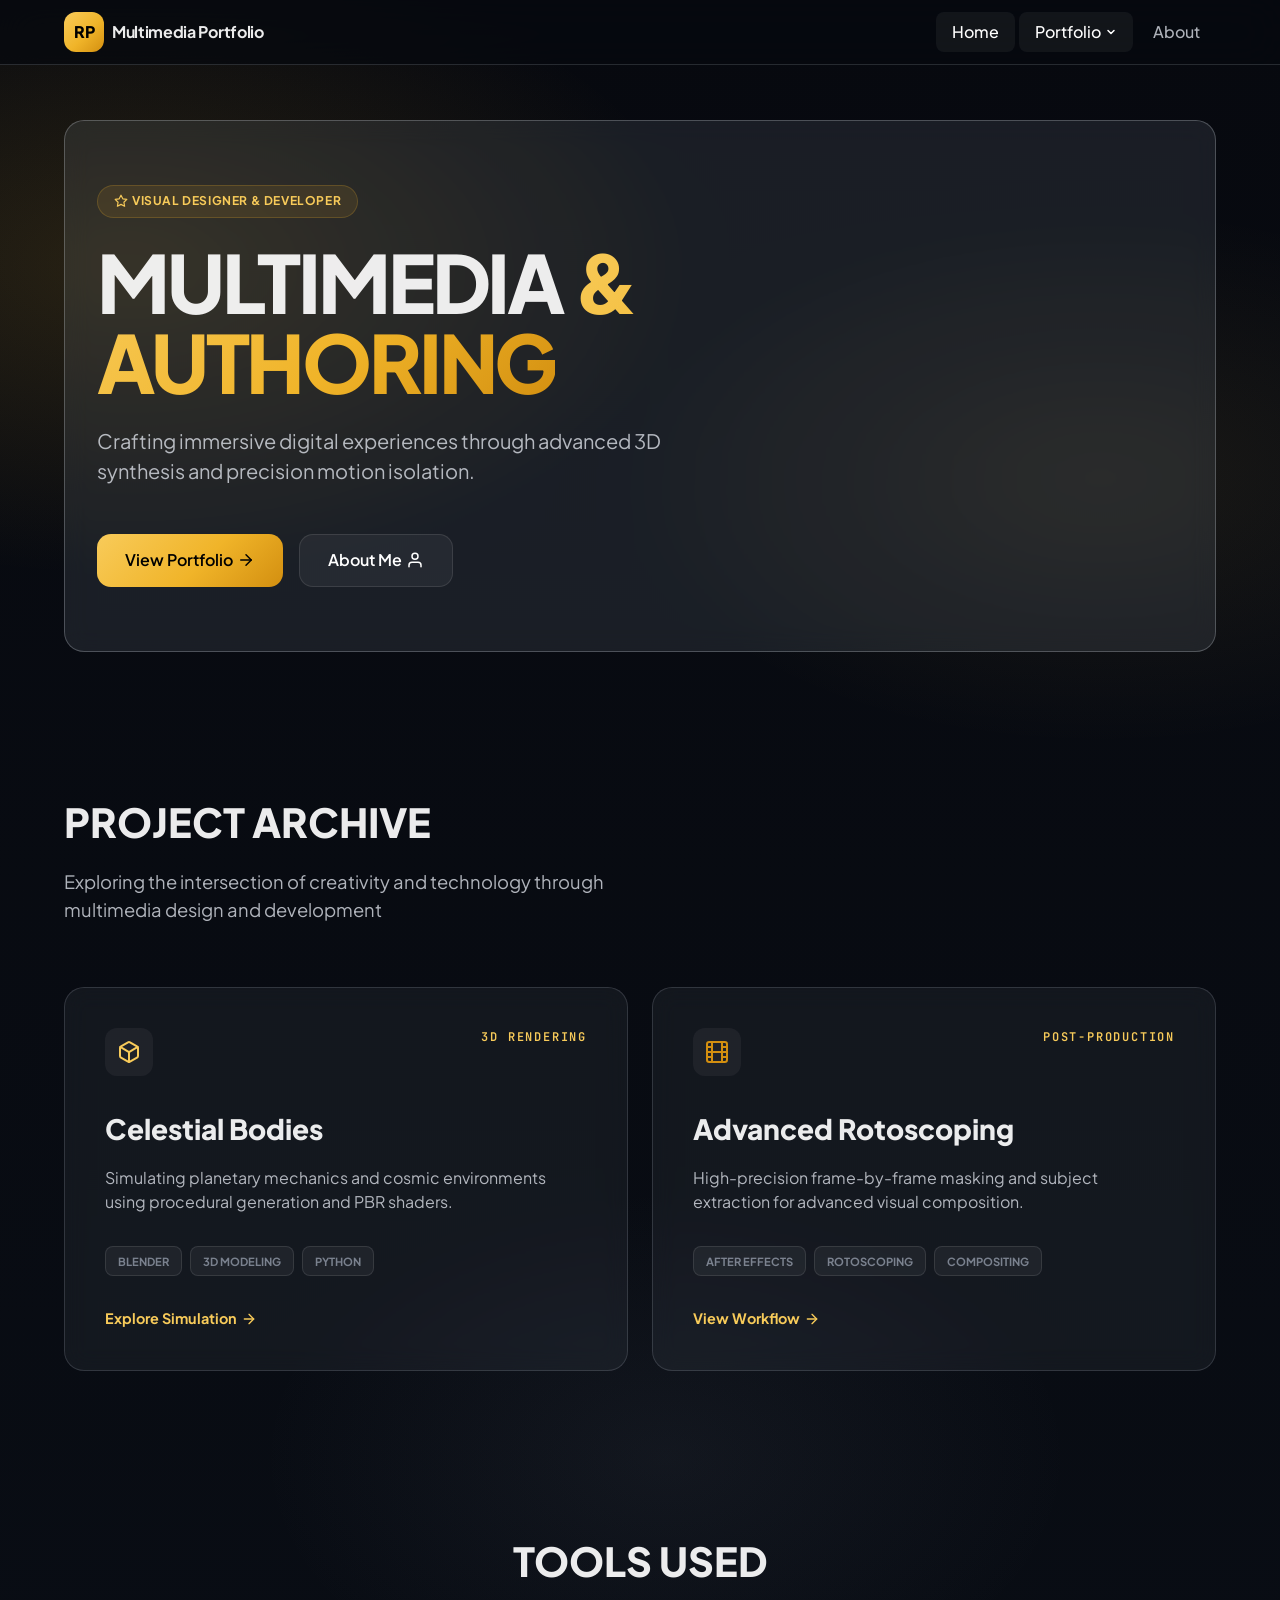
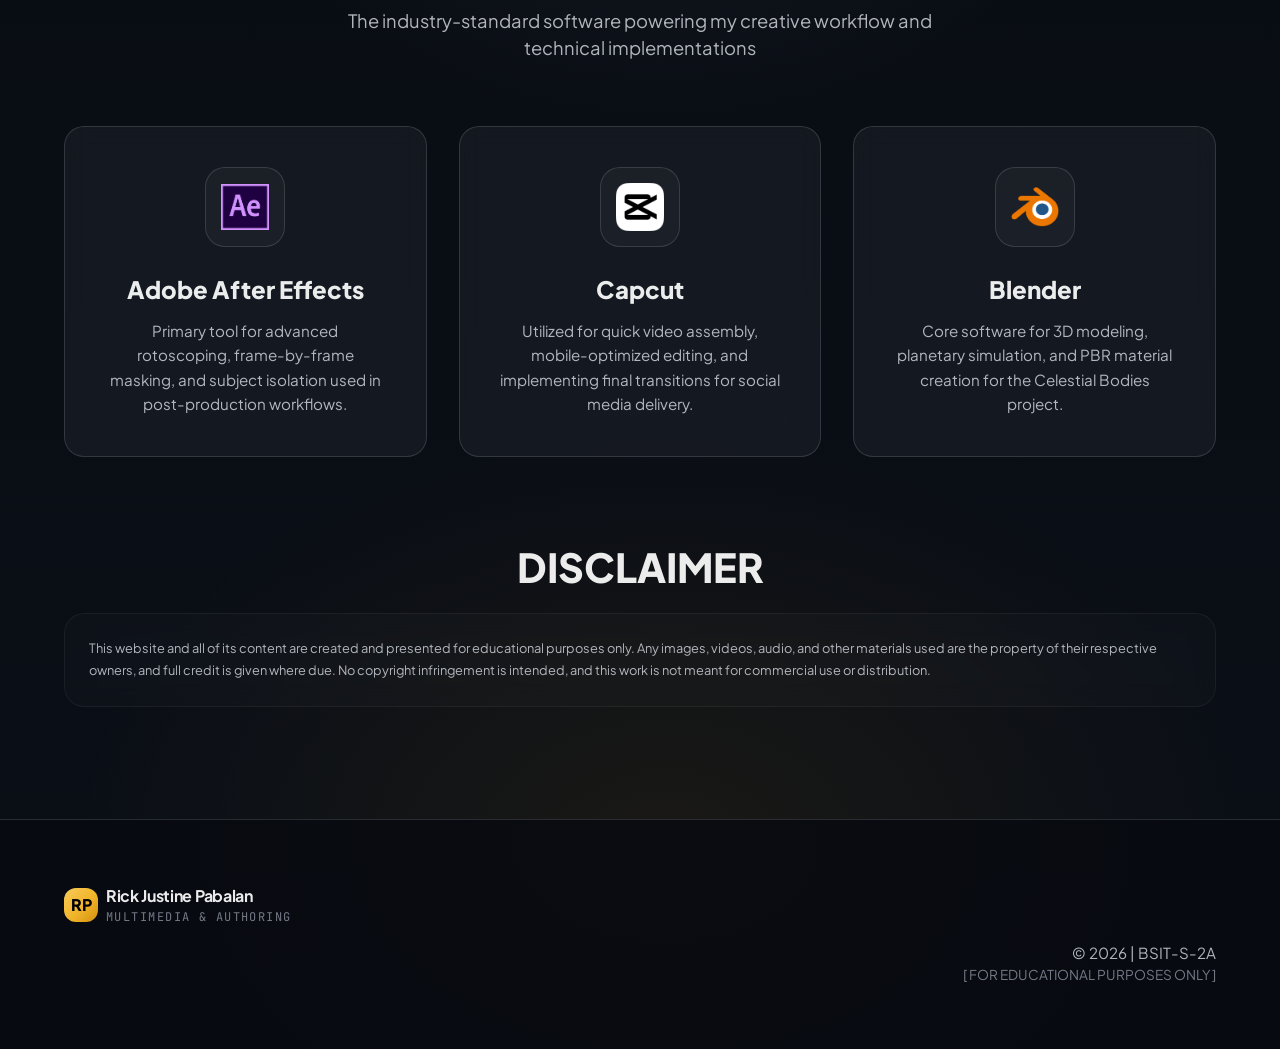
==== commit ab458818: "Fixed html warning" ====
--- a/index.html
+++ b/index.html
@@ -203,9 +203,9 @@
         <!-- Global Disclaimer Section -->
         <section class="section pb-5 pt-0">
             <div class="container">
+                <h2 class="section-title text-center mb-3">DISCLAIMER</h2>
                 <div class="glass p-4 disclaimer-box">
                     <div class="muted fs-small lh-1-7">
-                        <span class="fw-bold text-white mb-2 d-block disclaimer-title">DISCLAIMER</span>
                         This website and all of its content are created and presented for educational purposes only. Any images, videos, audio, and other materials used are the property of their respective owners, and full credit is given where due. No copyright infringement is intended, and this work is not meant for commercial use or distribution.
                     </div>
                 </div>
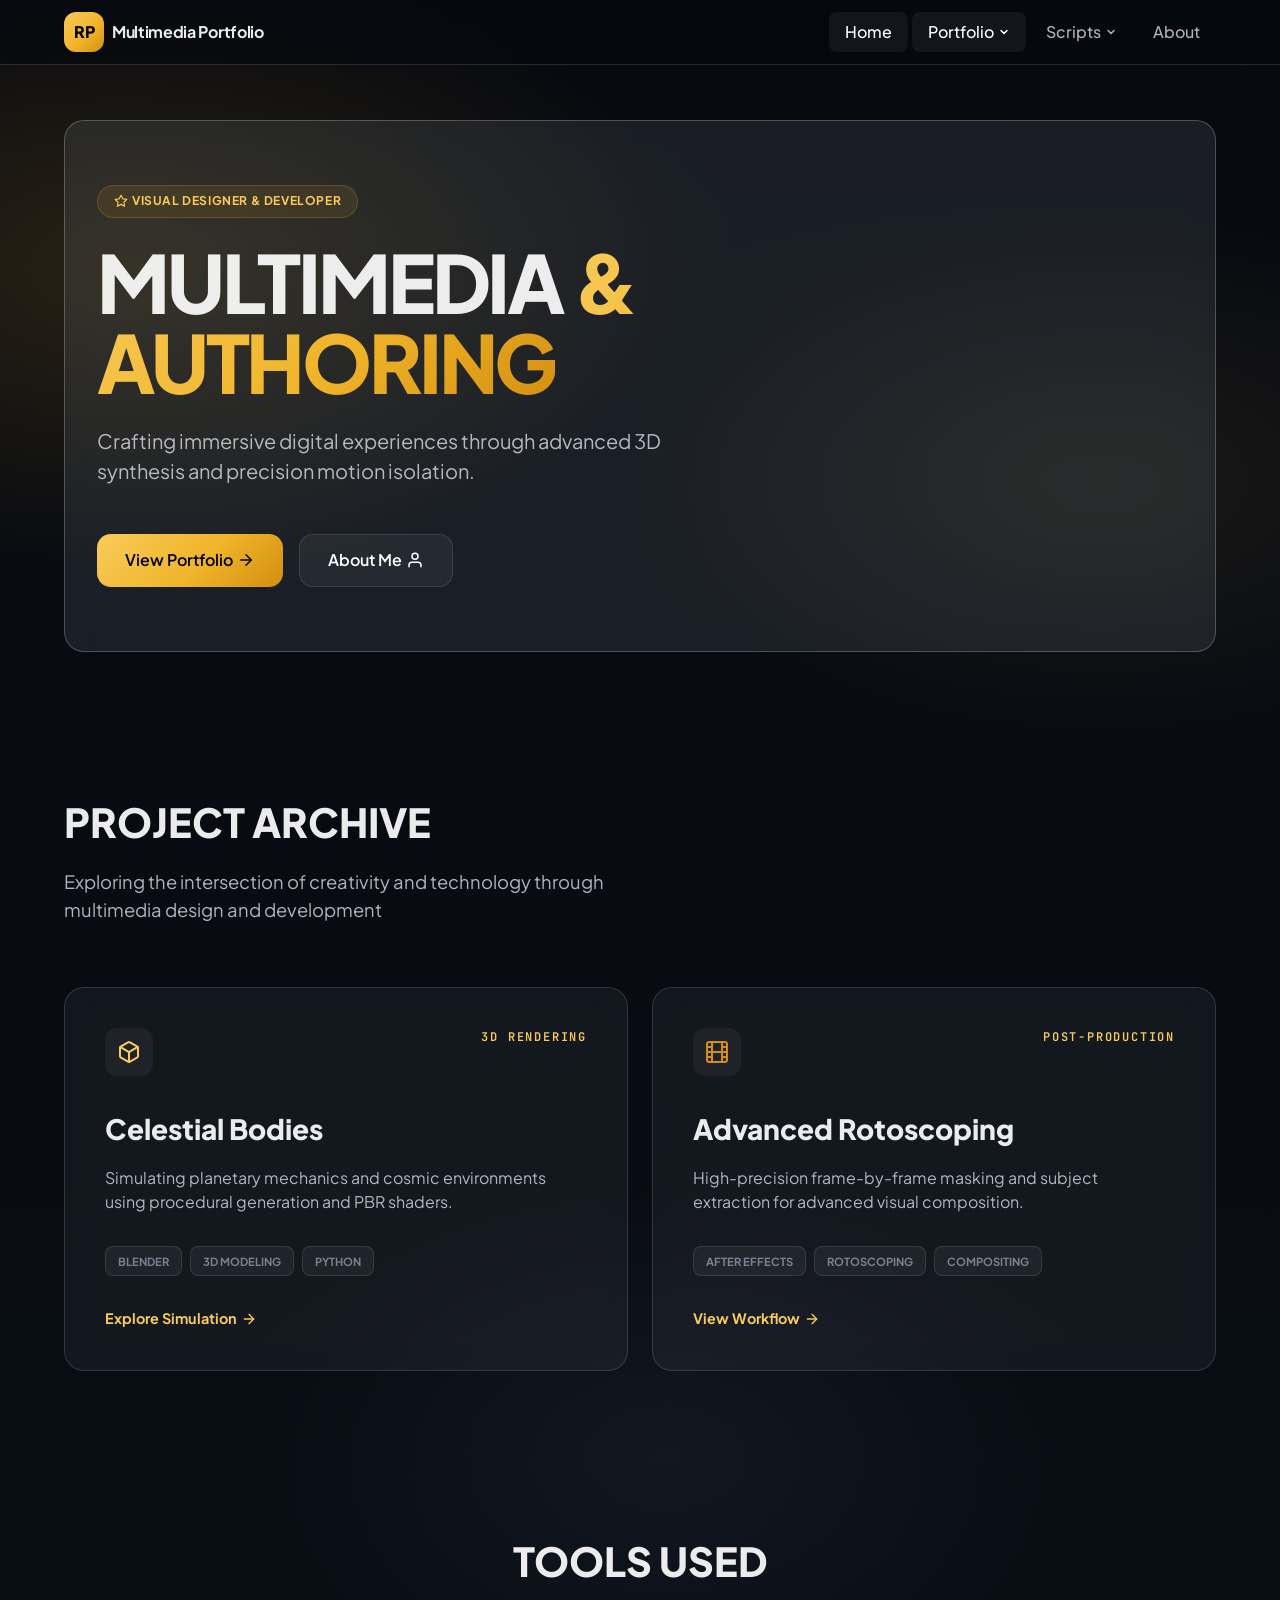
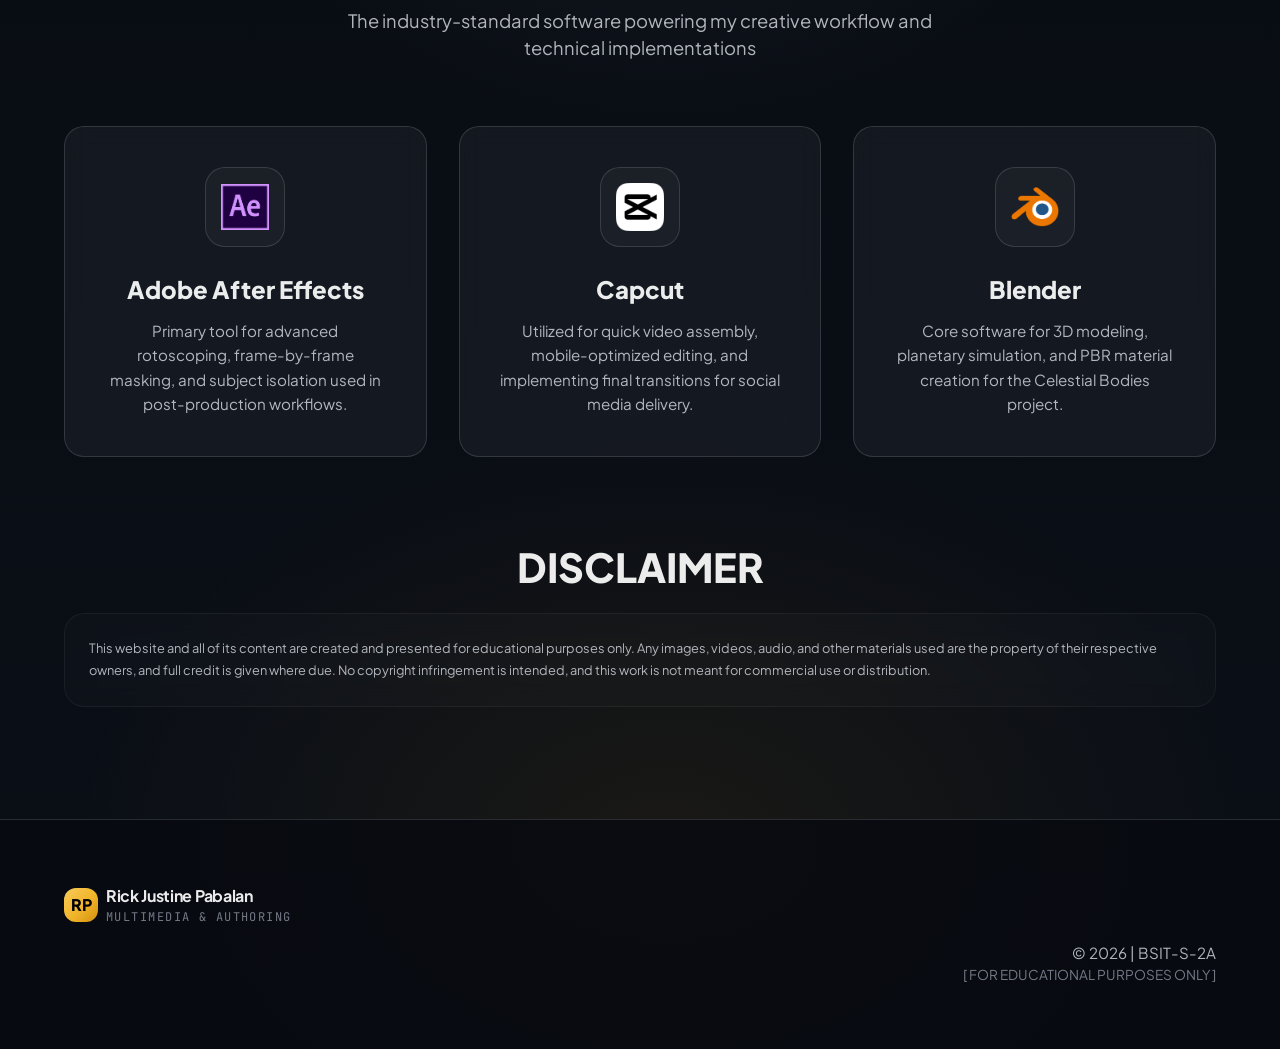
==== commit fc8c0dcc: "update" ====
--- a/index.html
+++ b/index.html
@@ -45,6 +45,24 @@
                                 <svg width="14" height="14" viewBox="0 0 24 24" fill="none" stroke="currentColor" stroke-width="2" stroke-linecap="round" stroke-linejoin="round" class="me-2"><rect x="2" y="2" width="20" height="20" rx="2.18" ry="2.18"></rect><line x1="7" y1="2" x2="7" y2="22"></line><line x1="17" y1="2" x2="17" y2="22"></line><line x1="2" y1="12" x2="22" y2="12"></line><line x1="2" y1="7" x2="7" y2="7"></line><line x1="2" y1="17" x2="7" y2="17"></line><line x1="17" y1="17" x2="22" y2="17"></line><line x1="17" y1="7" x2="22" y2="7"></line></svg>
                                 Rotoscoping — Workflow
                             </a>
+                        </div>
+                    </li>
+                    <li class="position-relative custom-dropdown">
+                        <a class="nav-link d-flex align-items-center gap-1" href="portfolio/scripts.html">
+                            <span>Scripts</span>
+                            <svg width="12" height="12" viewBox="0 0 24 24" fill="none" stroke="currentColor" stroke-width="3" stroke-linecap="round" stroke-linejoin="round"><path d="M6 9l6 6 6-6"/></svg>
+                        </a>
+                        <div class="dropdown-content glass dropdown-scripts">
+                            <a class="nav-link" href="portfolio/scripts.html#sun">The Sun</a>
+                            <a class="nav-link" href="portfolio/scripts.html#mercury">Mercury</a>
+                            <a class="nav-link" href="portfolio/scripts.html#venus">Venus</a>
+                            <a class="nav-link" href="portfolio/scripts.html#earth">Earth</a>
+                            <a class="nav-link" href="portfolio/scripts.html#mars">Mars</a>
+                            <a class="nav-link" href="portfolio/scripts.html#jupiter">Jupiter</a>
+                            <a class="nav-link" href="portfolio/scripts.html#saturn">Saturn</a>
+                            <a class="nav-link" href="portfolio/scripts.html#uranus">Uranus</a>
+                            <a class="nav-link" href="portfolio/scripts.html#neptune">Neptune</a>
+                            <a class="nav-link" href="portfolio/scripts.html#pluto">Pluto</a>
                         </div>
                     </li>
                     <li>
--- a/assets/css/main.css
+++ b/assets/css/main.css
@@ -261,9 +261,26 @@
 }
 
 .custom-dropdown:hover .dropdown-content,
-.custom-dropdown.active .dropdown-content {
+.custom-dropdown.open .dropdown-content {
   display: block;
   transform: translateY(0);
+}
+
+.dropdown-scripts {
+  min-width: 200px;
+}
+
+@media (min-width: 769px) {
+  .dropdown-scripts {
+    min-width: 320px;
+    grid-template-columns: 1fr 1fr;
+    gap: 0.25rem;
+  }
+  
+  .custom-dropdown:hover .dropdown-scripts,
+  .custom-dropdown.open .dropdown-scripts {
+    display: grid !important;
+  }
 }
 
 /* Invisible bridge to maintain hover */
